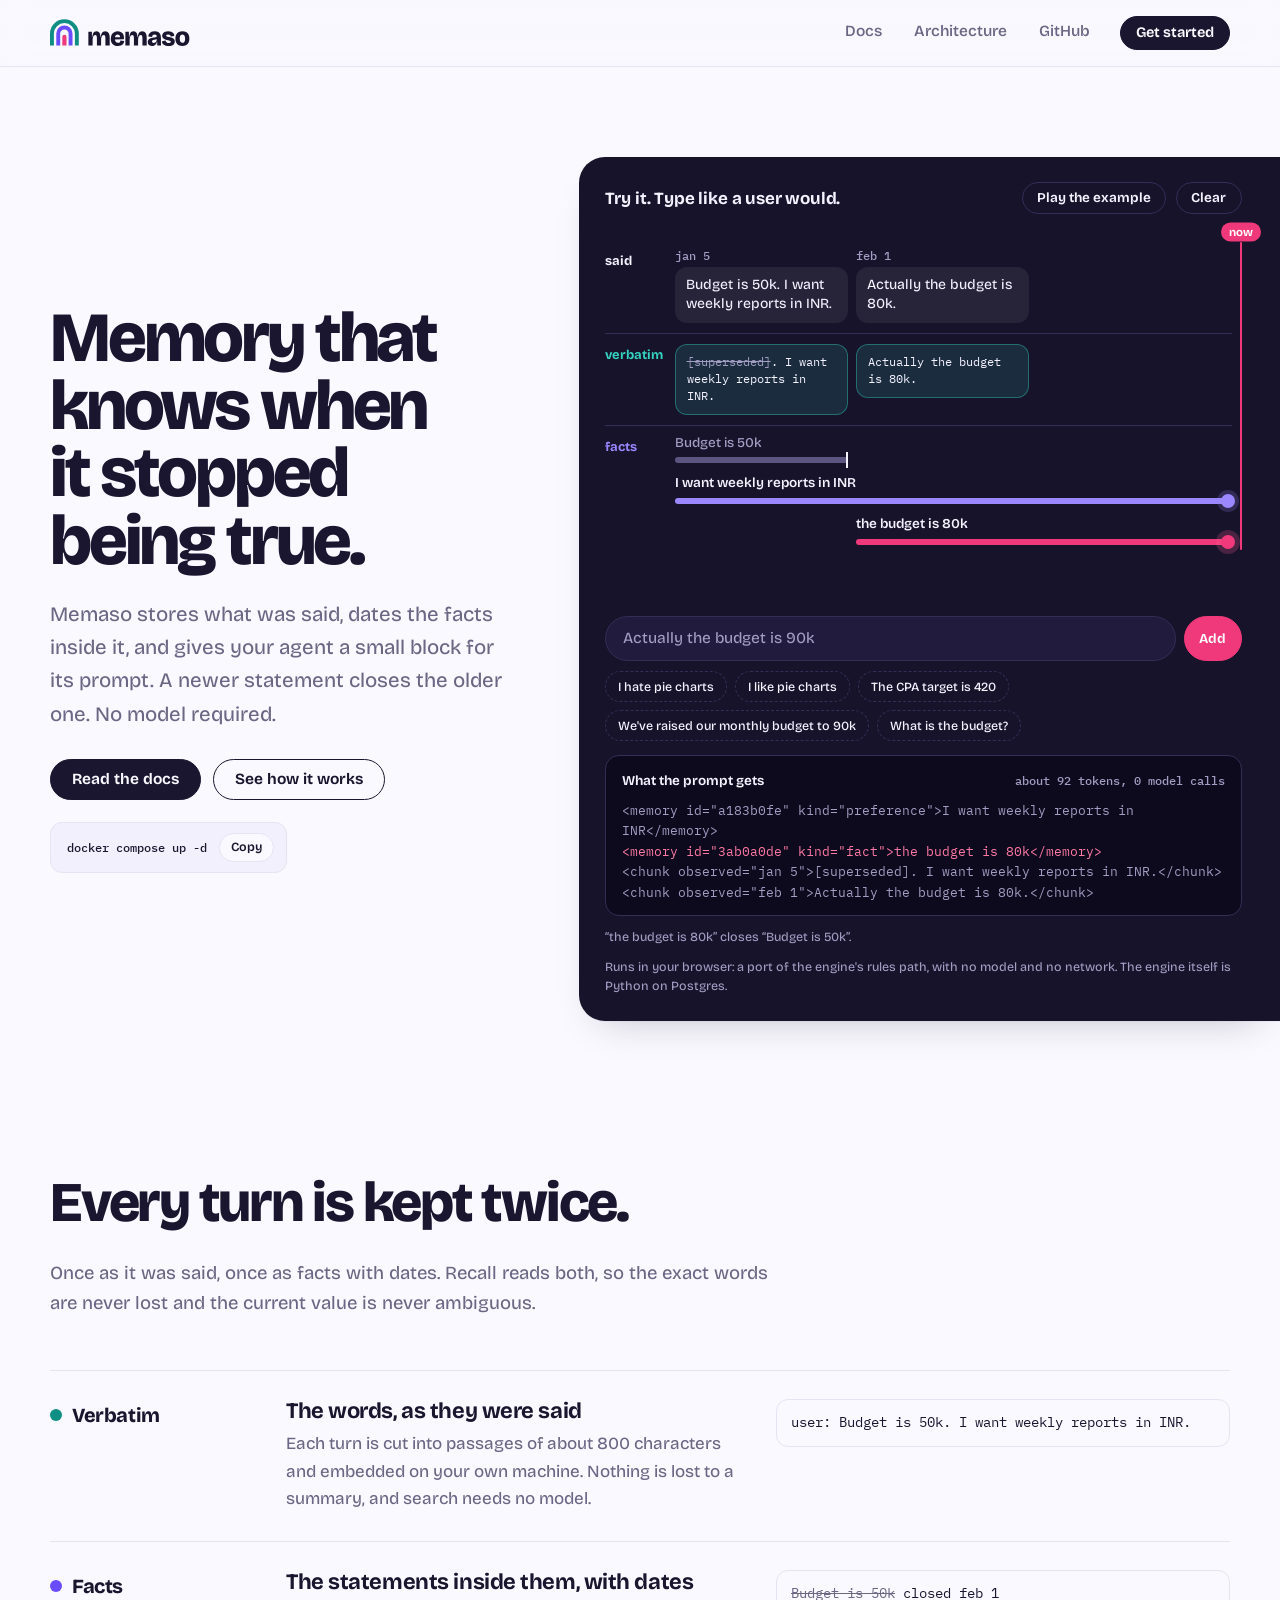
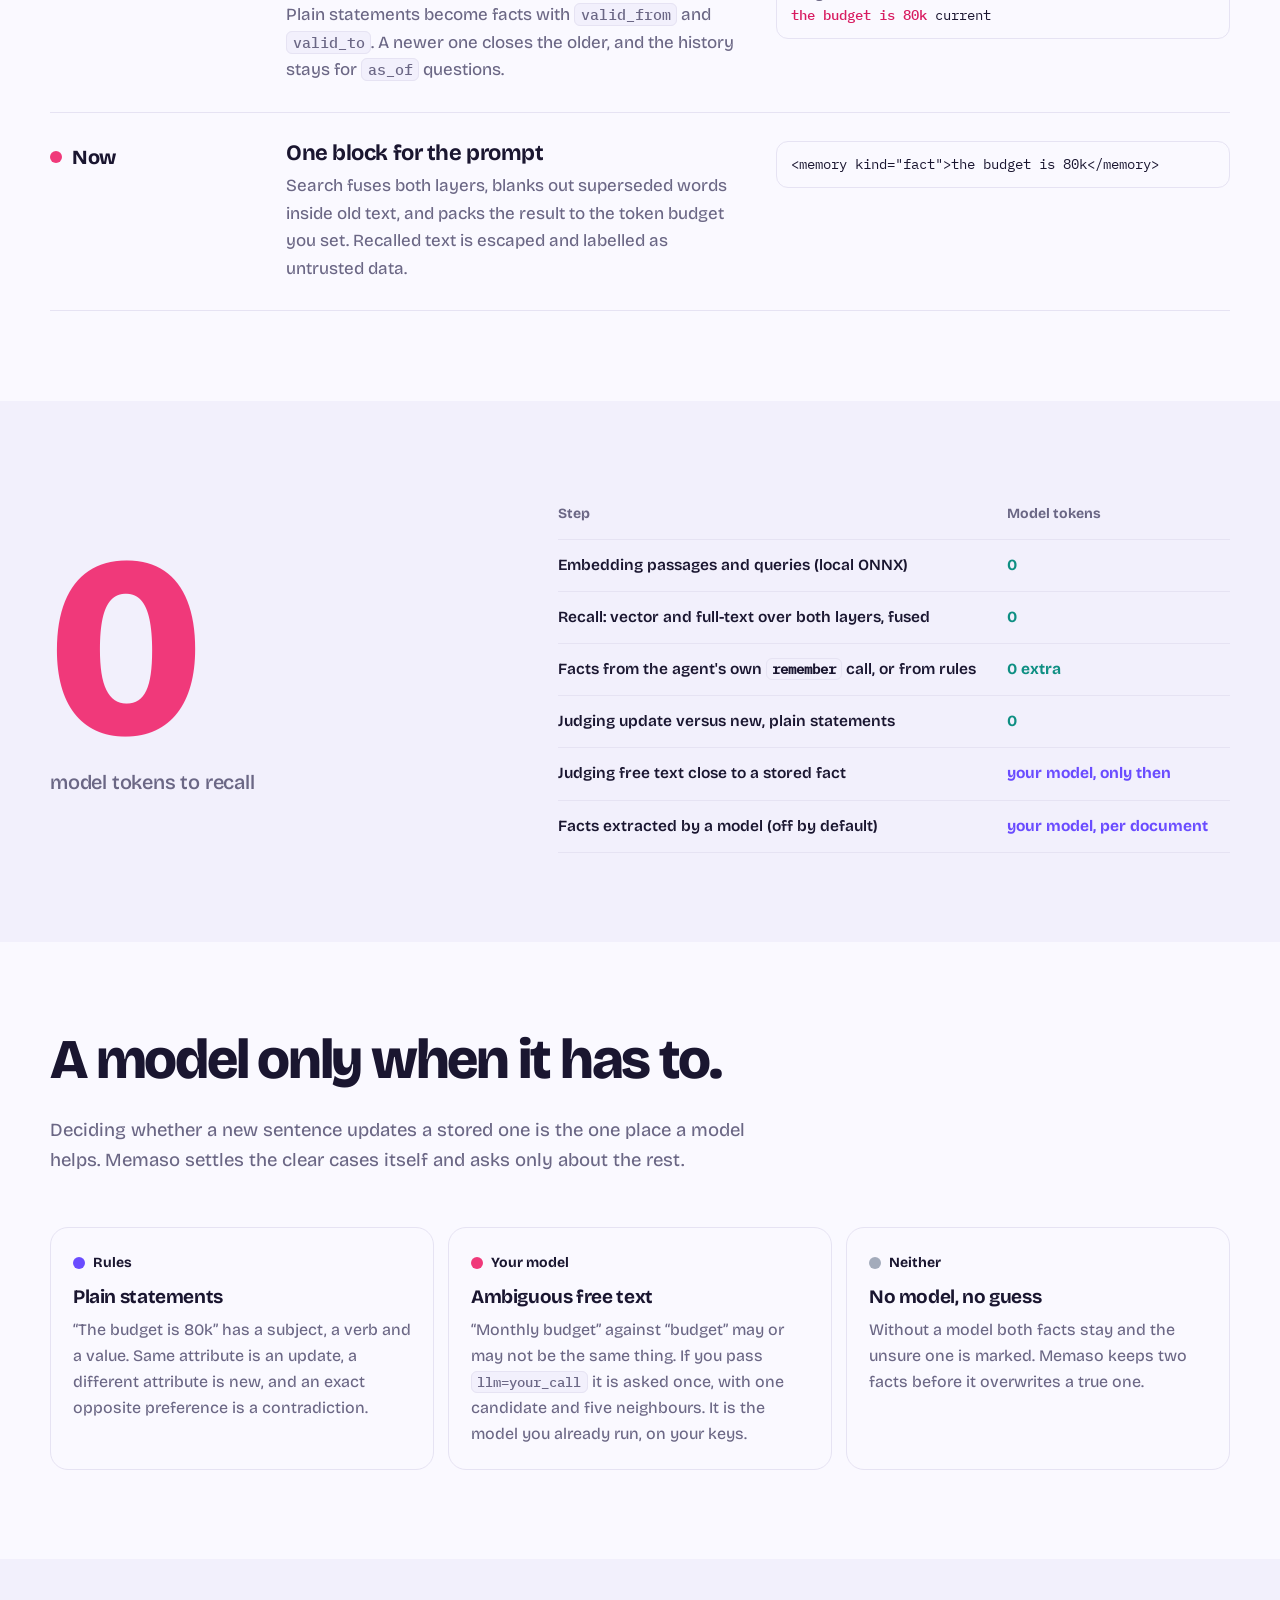
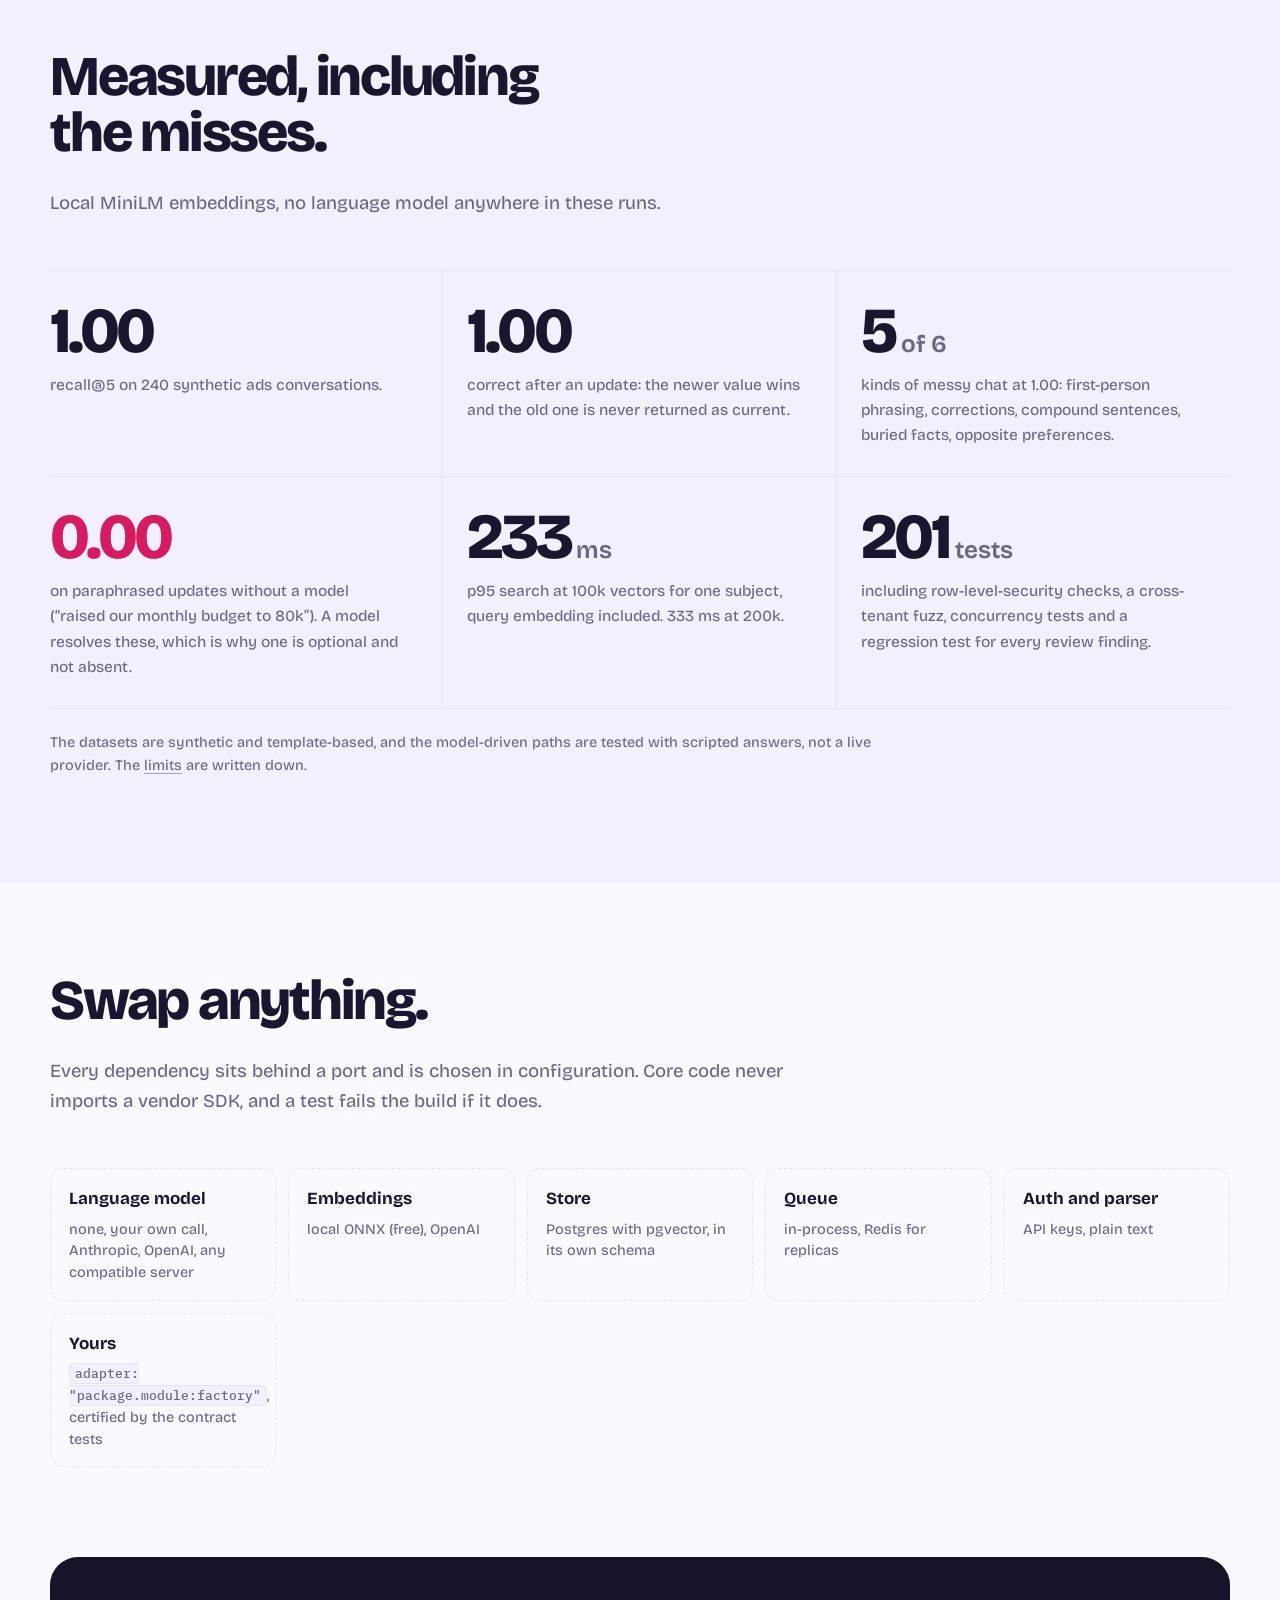
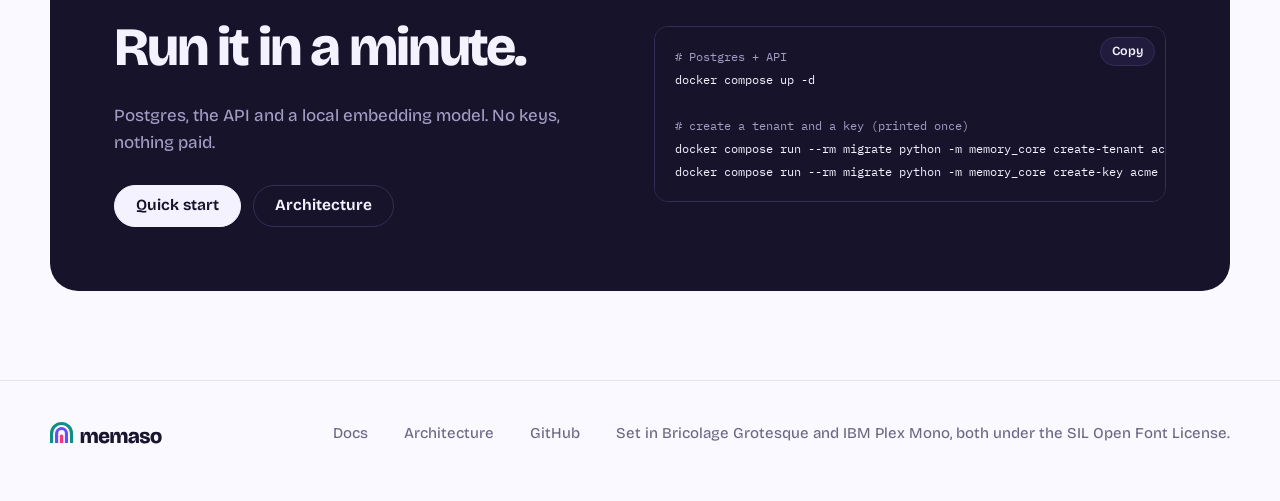
==== site/index.html @ 54c6d52a "Add the documentation website Three pages (home, docs, architecture) with a live in-browser playgrou" ====
<!doctype html>
<html lang="en">
<head>
  <meta charset="utf-8">
  <meta name="viewport" content="width=device-width, initial-scale=1">
  <title>Memaso: memory for AI agents that stays true as things change</title>
  <meta name="description" content="Memaso stores what was said, dates the facts inside it, and gives your agent a small block for its prompt. A newer statement closes the older one. No model required.">
  <meta name="theme-color" content="#FAF9FF" media="(prefers-color-scheme: light)">
  <meta name="theme-color" content="#0F0B1E" media="(prefers-color-scheme: dark)">
  <meta property="og:title" content="Memaso: memory that knows when it stopped being true">
  <meta property="og:description" content="Verbatim chunks plus dated facts. Recall costs no model tokens. Bring your own model only for the ambiguous cases.">
  <meta property="og:type" content="website">
  <link rel="icon" href="assets/mark-light.svg" type="image/svg+xml">
  <link rel="preload" href="assets/fonts/bricolage.woff2" as="font" type="font/woff2" crossorigin>
  <link rel="stylesheet" href="assets/styles.css">
</head>
<body>
  <a class="skip" href="#main">Skip to content</a>
  <div class="rail" aria-hidden="true"><i></i></div>

  <header class="nav">
    <div class="container">
      <a class="brand" href="./" aria-label="Memaso home"><picture><source media="(prefers-color-scheme: dark)" srcset="assets/logo-dark.svg"><img src="assets/logo-light.svg" alt="Memaso" width="150" height="30"></picture></a>
      <a class="link" href="docs.html">Docs</a>
      <a class="link" href="architecture.html">Architecture</a>
      <a class="link hide-sm" href="https://github.com/prathameshvenxr/memaso">GitHub</a>
      <a class="btn sm" href="docs.html#quick-start">Get started</a>
    </div>
  </header>

  <main id="main">
    <section class="hero">
      <div class="container hero-grid">
        <div>
          <h1>Memory that knows when it stopped being true.</h1>
          <p class="lede">Memaso stores what was said, dates the facts inside it, and gives your agent a small block for its prompt. A newer statement closes the older one. No model required.</p>
          <div class="hero-cta">
            <a class="btn" href="docs.html">Read the docs</a>
            <a class="btn ghost" href="architecture.html">See how it works</a>
          </div>
          <div class="snippet"><code>docker compose up -d</code><button class="copy" type="button">Copy</button></div>
        </div>

        <div class="stage" id="pg">
          <div class="stage-top">
            <h2>Try it. Type like a user would.</h2>
            <button class="btn" id="pg-play" type="button">Play the example</button>
            <button class="btn" id="pg-clear" type="button">Clear</button>
          </div>
          <div class="pg" id="pg-lanes" role="group" aria-label="Your conversation, stored as verbatim chunks and as dated facts"></div>
          <form class="say" id="pg-form" autocomplete="off">
            <input id="pg-input" type="text" aria-label="Say something" placeholder="Actually the budget is 90k" maxlength="200">
            <button class="btn pink" type="submit">Add</button>
          </form>
          <div class="chips" aria-label="Examples to try">
            <button type="button">I hate pie charts</button>
            <button type="button">I like pie charts</button>
            <button type="button">The CPA target is 420</button>
            <button type="button">We've raised our monthly budget to 90k</button>
            <button type="button">What is the budget?</button>
          </div>
          <div class="prompt">
            <div class="prompt-head">What the prompt gets <span id="pg-tokens"></span></div>
            <pre id="pg-prompt" aria-live="polite"></pre>
          </div>
          <p class="caveat" id="pg-status" aria-live="polite"></p>
          <p class="caveat">Runs in your browser: a port of the engine's rules path, with no model and no network. The engine itself is Python on Postgres.</p>
        </div>
      </div>
    </section>

    <section class="block" id="two-layers">
      <div class="container">
        <div class="sec-head">
          <h2>Every turn is kept twice.</h2>
          <p>Once as it was said, once as facts with dates. Recall reads both, so the exact words are never lost and the current value is never ambiguous.</p>
        </div>
        <div class="lanes">
          <div class="lane-row">
            <div class="who"><span class="dot teal"></span>Verbatim</div>
            <div><h3>The words, as they were said</h3><p>Each turn is cut into passages of about 800 characters and embedded on your own machine. Nothing is lost to a summary, and search needs no model.</p></div>
            <div class="ex">user: Budget is 50k. I want weekly reports in INR.</div>
          </div>
          <div class="lane-row">
            <div class="who"><span class="dot violet"></span>Facts</div>
            <div><h3>The statements inside them, with dates</h3><p>Plain statements become facts with <code>valid_from</code> and <code>valid_to</code>. A newer one closes the older, and the history stays for <code>as_of</code> questions.</p></div>
            <div class="ex"><s>Budget is 50k</s>  closed feb 1<br><b>the budget is 80k</b>  current</div>
          </div>
          <div class="lane-row">
            <div class="who"><span class="dot pink"></span>Now</div>
            <div><h3>One block for the prompt</h3><p>Search fuses both layers, blanks out superseded words inside old text, and packs the result to the token budget you set. Recalled text is escaped and labelled as untrusted data.</p></div>
            <div class="ex">&lt;memory kind="fact"&gt;the budget is 80k&lt;/memory&gt;</div>
          </div>
        </div>
      </div>
    </section>

    <section class="block tint" id="cost">
      <div class="container">
        <div class="cost">
          <div class="big0">0<small>model tokens to recall</small></div>
          <div class="scroll-x">
            <table>
              <thead><tr><th>Step</th><th>Model tokens</th></tr></thead>
              <tbody>
                <tr><td>Embedding passages and queries (local ONNX)</td><td class="zero">0</td></tr>
                <tr><td>Recall: vector and full-text over both layers, fused</td><td class="zero">0</td></tr>
                <tr><td>Facts from the agent's own <code>remember</code> call, or from rules</td><td class="zero">0 extra</td></tr>
                <tr><td>Judging update versus new, plain statements</td><td class="zero">0</td></tr>
                <tr><td>Judging free text close to a stored fact</td><td class="some">your model, only then</td></tr>
                <tr><td>Facts extracted by a model (off by default)</td><td class="some">your model, per document</td></tr>
              </tbody>
            </table>
          </div>
        </div>
      </div>
    </section>

    <section class="block" id="judge">
      <div class="container">
        <div class="sec-head">
          <h2>A model only when it has to.</h2>
          <p>Deciding whether a new sentence updates a stored one is the one place a model helps. Memaso settles the clear cases itself and asks only about the rest.</p>
        </div>
        <div class="ladder">
          <div class="step"><div class="tagline"><span class="dot violet"></span>Rules</div><h3>Plain statements</h3><p>“The budget is 80k” has a subject, a verb and a value. Same attribute is an update, a different attribute is new, and an exact opposite preference is a contradiction.</p></div>
          <div class="step"><div class="tagline"><span class="dot pink"></span>Your model</div><h3>Ambiguous free text</h3><p>“Monthly budget” against “budget” may or may not be the same thing. If you pass <code>llm=your_call</code> it is asked once, with one candidate and five neighbours. It is the model you already run, on your keys.</p></div>
          <div class="step"><div class="tagline"><span class="dot grey"></span>Neither</div><h3>No model, no guess</h3><p>Without a model both facts stay and the unsure one is marked. Memaso keeps two facts before it overwrites a true one.</p></div>
        </div>
      </div>
    </section>

    <section class="block tint" id="numbers">
      <div class="container">
        <div class="sec-head">
          <h2>Measured, including the misses.</h2>
          <p>Local MiniLM embeddings, no language model anywhere in these runs.</p>
        </div>
        <div class="stats">
          <div class="stat"><div class="n">1.00</div><p>recall@5 on 240 synthetic ads conversations.</p></div>
          <div class="stat"><div class="n">1.00</div><p>correct after an update: the newer value wins and the old one is never returned as current.</p></div>
          <div class="stat"><div class="n">5<small>of 6</small></div><p>kinds of messy chat at 1.00: first-person phrasing, corrections, compound sentences, buried facts, opposite preferences.</p></div>
          <div class="stat"><div class="n warn">0.00</div><p>on paraphrased updates without a model (“raised our monthly budget to 80k”). A model resolves these, which is why one is optional and not absent.</p></div>
          <div class="stat"><div class="n">233<small>ms</small></div><p>p95 search at 100k vectors for one subject, query embedding included. 333 ms at 200k.</p></div>
          <div class="stat"><div class="n">201<small>tests</small></div><p>including row-level-security checks, a cross-tenant fuzz, concurrency tests and a regression test for every review finding.</p></div>
        </div>
        <p class="fineprint">The datasets are synthetic and template-based, and the model-driven paths are tested with scripted answers, not a live provider. The <a href="docs.html#limits">limits</a> are written down.</p>
      </div>
    </section>

    <section class="block" id="swap">
      <div class="container">
        <div class="sec-head">
          <h2>Swap anything.</h2>
          <p>Every dependency sits behind a port and is chosen in configuration. Core code never imports a vendor SDK, and a test fails the build if it does.</p>
        </div>
        <div class="ports">
          <div class="port"><b>Language model</b><span>none, your own call, Anthropic, OpenAI, any compatible server</span></div>
          <div class="port"><b>Embeddings</b><span>local ONNX (free), OpenAI</span></div>
          <div class="port"><b>Store</b><span>Postgres with pgvector, in its own schema</span></div>
          <div class="port"><b>Queue</b><span>in-process, Redis for replicas</span></div>
          <div class="port"><b>Auth and parser</b><span>API keys, plain text</span></div>
          <div class="port"><b>Yours</b><span><code>adapter: "package.module:factory"</code>, certified by the contract tests</span></div>
        </div>
      </div>
    </section>

    <section class="block" id="start" style="padding-top:0">
      <div class="container">
        <div class="cta">
          <div>
            <h2>Run it in a minute.</h2>
            <p>Postgres, the API and a local embedding model. No keys, nothing paid.</p>
            <div class="hero-cta" style="margin-bottom:0"><a class="btn" href="docs.html#quick-start">Quick start</a><a class="btn ghost" href="architecture.html">Architecture</a></div>
          </div>
          <pre class="code"><code><span class="c"># Postgres + API</span>
docker compose up -d

<span class="c"># create a tenant and a key (printed once)</span>
docker compose run --rm migrate python -m memory_core create-tenant acme
docker compose run --rm migrate python -m memory_core create-key acme --subject alice</code></pre>
        </div>
      </div>
    </section>
  </main>

  <footer class="site">
    <div class="container">
      <span class="grow"><picture><source media="(prefers-color-scheme: dark)" srcset="assets/logo-dark.svg"><img src="assets/logo-light.svg" alt="Memaso" width="120" height="24"></picture></span>
      <a href="docs.html">Docs</a><a href="architecture.html">Architecture</a><a href="https://github.com/prathameshvenxr/memaso">GitHub</a>
      <span>Set in Bricolage Grotesque and IBM Plex Mono, both under the SIL Open Font License.</span>
    </div>
  </footer>

  <script src="assets/app.js" defer></script>
  <script src="assets/playground.js" defer></script>
</body>
</html>
---- site/assets/styles.css ----
/* Memaso site. One design system: violet-tinted paper, violet-black ink, and three colours that always mean
   the same thing: teal = verbatim layer, violet = facts layer, pink = the current value ("now"). */

@font-face { font-family: "Bricolage Grotesque"; src: url("fonts/bricolage.woff2") format("woff2"); font-weight: 400 800; font-display: swap; }
@font-face { font-family: "IBM Plex Mono"; src: url("fonts/plexmono.woff2") format("woff2"); font-weight: 400; font-display: swap; }
@font-face { font-family: "IBM Plex Mono"; src: url("fonts/plexmono-medium.woff2") format("woff2"); font-weight: 500; font-display: swap; }

:root {
  --paper: #FAF9FF; --paper-2: #F2F0FC; --ink: #1A1630; --muted: #6B6785; --hair: #E6E3F3;
  --teal: #0F8F83; --violet: #6A4CFF; --pink: #F0397A; --pink-ink: #D81B60;
  --teal-tint: rgba(15,143,131,.09); --violet-tint: rgba(106,76,255,.08); --pink-tint: rgba(240,57,122,.10);
  --stage: #17132B; --stage-2: #211B3D; --stage-text: #F4F2FF; --stage-muted: #A29DC2; --stage-hair: #342D55;
  --shadow: 0 1px 0 rgba(26,22,48,.04), 0 18px 40px -22px rgba(26,22,48,.28);
  --radius: 18px; --font: "Bricolage Grotesque", ui-sans-serif, system-ui, -apple-system, "Segoe UI", sans-serif;
  --mono: "IBM Plex Mono", ui-monospace, SFMono-Regular, Menlo, monospace;
  --maxw: 1180px; --gutter: clamp(20px, 4vw, 40px);
  color-scheme: light;
}
@media (prefers-color-scheme: dark) {
  :root {
    --paper: #0F0B1E; --paper-2: #17122B; --ink: #F4F2FF; --muted: #A29DC2; --hair: #2A2444;
    --teal: #34D3C0; --violet: #9B87FF; --pink: #FF5C93; --pink-ink: #FF7AA5;
    --teal-tint: rgba(52,211,192,.10); --violet-tint: rgba(155,135,255,.11); --pink-tint: rgba(255,92,147,.12);
    --stage: #1B1533; --stage-2: #261E47; --stage-hair: #3A3260;
    --shadow: 0 1px 0 rgba(0,0,0,.4), 0 18px 40px -22px rgba(0,0,0,.7);
    color-scheme: dark;
  }
}

*, *::before, *::after { box-sizing: border-box; }
html { scroll-behavior: smooth; scroll-padding-top: 84px; -webkit-text-size-adjust: 100%; }
@media (prefers-reduced-motion: reduce) { html { scroll-behavior: auto; } *, *::before, *::after { animation: none !important; transition: none !important; } }
body { margin: 0; background: var(--paper); color: var(--ink); font: 450 17px/1.62 var(--font); font-optical-sizing: auto; -webkit-font-smoothing: antialiased; }
img, svg { max-width: 100%; display: block; }
a { color: inherit; text-decoration-color: color-mix(in srgb, var(--violet) 55%, transparent); text-underline-offset: 3px; }
a:hover { text-decoration-color: var(--pink); }
:focus-visible { outline: 3px solid color-mix(in srgb, var(--violet) 70%, transparent); outline-offset: 3px; border-radius: 6px; }
::selection { background: var(--pink); color: #fff; }
h1, h2, h3, h4 { font-weight: 700; letter-spacing: -0.02em; line-height: 1.12; margin: 0 0 .5em; text-wrap: balance; }
p { margin: 0 0 1.1em; text-wrap: pretty; }
code, kbd, pre { font-family: var(--mono); font-size: .88em; }
:not(pre) > code { background: var(--paper-2); border: 1px solid var(--hair); padding: .08em .38em; border-radius: 6px; }
.container { width: min(100% - 2*var(--gutter), var(--maxw)); margin-inline: auto; }
.skip { position: absolute; left: -999px; top: 8px; background: var(--ink); color: var(--paper); padding: 8px 14px; border-radius: 99px; z-index: 100; }
.skip:focus { left: 12px; }

/* ---------- the "now" rail: a pink dot rides a hairline as you scroll ---------- */
.rail { position: fixed; left: 26px; top: 84px; bottom: 28px; width: 2px; background: var(--hair); border-radius: 2px; z-index: 5; display: none; }
.rail i { position: absolute; left: 50%; top: 0; width: 12px; height: 12px; margin: -6px 0 0 -6px; border-radius: 50%; background: var(--pink); box-shadow: 0 0 0 5px var(--pink-tint); transition: top .12s linear; }
@media (min-width: 1360px) { .rail { display: block; } }

/* ---------- nav ---------- */
.nav { position: sticky; top: 0; z-index: 20; background: color-mix(in srgb, var(--paper) 86%, transparent); backdrop-filter: saturate(1.4) blur(14px); border-bottom: 1px solid var(--hair); }
.nav .container { display: flex; align-items: center; gap: 28px; height: 66px; }
.brand { display: inline-flex; align-items: center; margin-right: auto; }
.brand img { height: 30px; width: auto; }
.nav a.link { text-decoration: none; font-weight: 550; font-size: 15.5px; color: var(--muted); padding: 6px 2px; border-bottom: 2px solid transparent; }
.nav a.link:hover, .nav a.link[aria-current="page"] { color: var(--ink); border-bottom-color: var(--pink); }
@media (max-width: 640px) { .nav .container { gap: 14px; } .nav a.link.hide-sm { display: none; } }

.btn { display: inline-flex; align-items: center; gap: .55em; padding: .78em 1.35em; border-radius: 99px; font: 650 15.5px/1 var(--font); text-decoration: none; border: 1.5px solid var(--ink); background: var(--ink); color: var(--paper); cursor: pointer; transition: transform .15s ease, box-shadow .15s ease, background .15s; }
.btn:hover { transform: translateY(-1px); box-shadow: 0 10px 22px -12px rgba(26,22,48,.55); }
.btn.ghost { background: transparent; color: var(--ink); }
.btn.ghost:hover { background: var(--paper-2); }
.btn.sm { padding: .6em 1.05em; font-size: 14.5px; }
.btn.pink { background: var(--pink); border-color: var(--pink); color: #fff; }

/* ---------- hero ---------- */
.hero { padding: clamp(44px, 7vw, 96px) 0 clamp(36px, 5vw, 64px); overflow-x: clip; }
.hero-grid { display: grid; gap: clamp(32px, 5vw, 64px); grid-template-columns: 1fr; align-items: center; }
@media (min-width: 1040px) { .hero-grid { grid-template-columns: minmax(0, 5fr) minmax(0, 7fr); } }
.hero h1 { font-size: clamp(44px, 5.5vw, 82px); font-weight: 800; letter-spacing: -0.045em; line-height: .96; margin-bottom: .32em; }
.hero h1 .now { color: var(--pink); }
.lede { font-size: clamp(18px, 1.6vw, 21px); color: var(--muted); max-width: 34em; }
.hero-cta { display: flex; flex-wrap: wrap; gap: 12px; margin: 28px 0 22px; }
.snippet { display: inline-flex; align-items: center; gap: 12px; max-width: 100%; background: var(--paper-2); border: 1px solid var(--hair); border-radius: 12px; padding: 10px 12px 10px 16px; font: 500 14px/1.4 var(--mono); }
.snippet code { background: none; border: 0; padding: 0; white-space: nowrap; overflow: auto; }
.copy { font: 600 12.5px/1 var(--font); padding: 7px 11px; border-radius: 99px; border: 1px solid var(--hair); background: var(--paper); color: var(--ink); cursor: pointer; flex: none; }
.copy:hover { border-color: var(--violet); }
.copy.done { color: var(--teal); border-color: var(--teal); }

/* ---------- the playground (hero object) ---------- */
.stage { position: relative; background: var(--stage); color: var(--stage-text); border-radius: 26px; padding: clamp(16px, 2vw, 26px); box-shadow: var(--shadow); min-width: 0; }
@media (min-width: 1040px) { .stage { margin-right: calc(-1 * (100vw - min(100vw - 2*var(--gutter), var(--maxw))) / 2); border-top-right-radius: 0; border-bottom-right-radius: 0; padding-right: clamp(20px, 3vw, 44px); } }
.stage-top { display: flex; flex-wrap: wrap; align-items: center; gap: 10px; margin-bottom: 14px; }
.stage-top h2 { font-size: 17px; margin: 0 auto 0 0; color: var(--stage-text); letter-spacing: -.01em; }
.stage .btn { background: transparent; color: var(--stage-text); border-color: var(--stage-hair); font-size: 13.5px; padding: .6em 1.05em; }
.stage .btn:hover { background: var(--stage-2); box-shadow: none; }
.stage .btn.pink { background: var(--pink); border-color: var(--pink); color: #fff; }
.pg { position: relative; margin-top: 28px; display: grid; grid-template-columns: 62px repeat(var(--n, 4), minmax(0, 1fr)) 14px; column-gap: 8px; row-gap: 0; min-height: 360px; align-content: start; }
.pg-now { position: relative; justify-self: center; width: 2px; background: var(--pink); border-radius: 2px; }
.pg-now::before { content: "now"; position: absolute; top: 0; left: 50%; transform: translate(-50%, -100%); background: var(--pink); color: #fff; font: 700 11.5px/1 var(--font); padding: 4px 8px; border-radius: 99px; }
.lbl { grid-column: 1; font: 700 13px/1.2 var(--font); padding-top: 12px; }
.lbl.said { color: var(--stage-text); } .lbl.verbatim { color: #34D3C0; } .lbl.facts { color: #9B87FF; }
.cell { min-width: 0; padding: 8px 0; }
.date { font: 500 11.5px/1 var(--mono); color: var(--stage-muted); margin-bottom: 6px; display: block; }
.note, .chunk { border-radius: 12px; padding: 9px 11px; font-size: 14px; line-height: 1.35; overflow-wrap: break-word; }
.note { background: rgba(255,255,255,.07); }
.chunk { background: rgba(52,211,192,.13); border: 1px solid rgba(52,211,192,.4); font: 400 12px/1.4 var(--mono); }
.chunk.gone { opacity: .42; text-decoration: line-through; }
.chunk .red { color: var(--stage-muted); text-decoration: line-through; }
.factrow { padding: 7px 0 5px; min-width: 0; }
.pop { animation: rise .45s ease both; }
.factrow .t { font-size: 13.5px; font-weight: 600; line-height: 1.25; overflow-wrap: anywhere; }
.factrow .bar { height: 6px; border-radius: 3px; margin-top: 6px; background: #9B87FF; position: relative; }
.factrow.cur .bar { background: var(--pink); }
.factrow.cur.pref .bar { background: #9B87FF; }
.factrow.cur.pref .bar::after { background: #9B87FF; box-shadow: 0 0 0 4px rgba(155,135,255,.2); animation: none; }
.factrow.closed .t { color: var(--stage-muted); font-weight: 500; }
.factrow.closed .bar { background: #5B5580; }
.factrow.closed .bar::after { content: ""; position: absolute; right: 0; top: -5px; width: 2px; height: 16px; background: var(--stage-text); }
.factrow.amb .bar { background: repeating-linear-gradient(90deg, #9B87FF 0 7px, transparent 7px 11px); }
.factrow .tag { font: 500 11px/1.3 var(--mono); color: #FFB020; margin-top: 3px; display: block; }
.factrow.cur .bar::after { content: ""; position: absolute; right: -3px; top: -4px; width: 14px; height: 14px; border-radius: 50%; background: var(--pink); box-shadow: 0 0 0 5px rgba(255,92,147,.22); animation: pulse 3.2s ease-in-out infinite; }
.empty { grid-column: 2 / -2; color: var(--stage-muted); font-size: 14.5px; padding: 18px 0; }
@keyframes rise { from { opacity: 0; transform: translateY(6px); } to { opacity: 1; transform: none; } }
@keyframes pulse { 0%,100% { box-shadow: 0 0 0 4px rgba(255,92,147,.16); } 50% { box-shadow: 0 0 0 9px rgba(255,92,147,.34); } }
.lane-sep { grid-column: 1 / -1; border-top: 1px solid var(--stage-hair); margin: 2px 0; }

.say { display: flex; gap: 8px; margin: 14px 0 10px; }
.say input { flex: 1; min-width: 0; background: var(--stage-2); border: 1px solid var(--stage-hair); color: var(--stage-text); border-radius: 99px; padding: .8em 1.15em; font: 450 15.5px/1 var(--font); }
.say input::placeholder { color: var(--stage-muted); }
.say input:focus-visible { outline: 3px solid rgba(155,135,255,.6); outline-offset: 2px; }
.chips { display: flex; flex-wrap: wrap; gap: 8px; margin-bottom: 14px; }
.chips button { font: 500 12.5px/1.2 var(--font); color: var(--stage-text); background: transparent; border: 1px dashed var(--stage-hair); border-radius: 99px; padding: 7px 12px; cursor: pointer; text-align: left; }
.chips button:hover { border-color: #9B87FF; background: var(--stage-2); }
.prompt { background: #0E0A1E; border: 1px solid var(--stage-hair); border-radius: 14px; padding: 14px 16px 12px; }
.prompt-head { display: flex; gap: 10px; align-items: baseline; margin-bottom: 8px; font-size: 13.5px; font-weight: 650; }
.prompt-head span { margin-left: auto; font: 500 11.5px/1 var(--mono); color: var(--stage-muted); }
.prompt pre { margin: 0; font: 400 12.5px/1.65 var(--mono); color: var(--stage-text); white-space: pre-wrap; overflow-wrap: anywhere; min-height: 5.2em; }
.prompt pre .m { color: var(--stage-muted); } .prompt pre .hot { color: #FF7AA5; }
.caveat { font-size: 12.5px; line-height: 1.5; color: var(--stage-muted); margin: 12px 0 0; }

/* ---------- sections ---------- */
section.block { padding: clamp(52px, 7vw, 104px) 0; }
section.block.tint { background: var(--paper-2); }
.sec-head { max-width: 46rem; margin-bottom: clamp(28px, 4vw, 52px); }
.sec-head h2 { font-size: clamp(32px, 4.4vw, 56px); font-weight: 800; letter-spacing: -0.04em; line-height: 1; }
.sec-head p { color: var(--muted); font-size: 18.5px; }
.lanes { border-top: 1px solid var(--hair); }
.lane-row { display: grid; grid-template-columns: 1fr; gap: 10px 36px; padding: 28px 0; border-bottom: 1px solid var(--hair); }
@media (min-width: 820px) { .lane-row { grid-template-columns: 200px minmax(0, 1fr) minmax(0, 1fr); align-items: start; } }
.lane-row .who { display: flex; align-items: center; gap: 10px; font-weight: 750; font-size: 20px; letter-spacing: -.02em; }
.dot { width: 12px; height: 12px; border-radius: 50%; flex: none; }
.dot.teal { background: var(--teal); } .dot.violet { background: var(--violet); } .dot.pink { background: var(--pink); } .dot.grey { background: #A3ABBB; }
.lane-row h3 { font-size: 22px; margin: 0 0 .3em; } .lane-row p { color: var(--muted); margin: 0; }
.lane-row .ex { font: 400 13.5px/1.6 var(--mono); background: var(--paper); border: 1px solid var(--hair); border-radius: 12px; padding: 12px 14px; overflow-x: auto; }
.lane-row .ex b { font-weight: 500; color: var(--pink-ink); } .lane-row .ex s { color: var(--muted); }

.cost { display: grid; gap: 28px; align-items: center; }
@media (min-width: 900px) { .cost { grid-template-columns: minmax(0, 5fr) minmax(0, 7fr); } }
.big0 { font-size: clamp(120px, 20vw, 260px); font-weight: 800; letter-spacing: -0.07em; line-height: .8; color: var(--pink); }
.big0 small { display: block; font-size: 20px; letter-spacing: -.01em; color: var(--muted); font-weight: 550; margin-top: 18px; line-height: 1.35; }
table { width: 100%; border-collapse: collapse; font-size: 15.5px; }
th, td { text-align: left; padding: 13px 14px 13px 0; border-bottom: 1px solid var(--hair); vertical-align: top; }
th { font-weight: 700; color: var(--muted); font-size: 14px; }
td:first-child { font-weight: 600; }
td.zero { color: var(--teal); font-weight: 700; white-space: nowrap; }
td.some { color: var(--violet); font-weight: 700; }
.scroll-x { overflow-x: auto; }

.ladder { display: grid; gap: 14px; }
@media (min-width: 900px) { .ladder { grid-template-columns: repeat(3, 1fr); } }
.step { border: 1px solid var(--hair); border-radius: var(--radius); padding: 22px; background: var(--paper); }
.step h3 { font-size: 19px; }
.step p { color: var(--muted); margin: 0; font-size: 16px; }
.step .tagline { display: inline-flex; gap: 8px; align-items: center; font-weight: 700; font-size: 14px; margin-bottom: 12px; }

.stats { display: grid; gap: 0; border-top: 1px solid var(--hair); }
@media (min-width: 760px) { .stats { grid-template-columns: repeat(3, 1fr); } }
.stat { padding: 28px 24px 28px 0; border-bottom: 1px solid var(--hair); }
@media (min-width: 760px) { .stat { border-right: 1px solid var(--hair); padding-left: 24px; } .stat:nth-child(3n+1) { padding-left: 0; } .stat:nth-child(3n) { border-right: 0; } }
.stat .n { font-size: clamp(44px, 5vw, 68px); font-weight: 800; letter-spacing: -0.05em; line-height: 1; }
.stat .n small { font-size: .38em; letter-spacing: 0; font-weight: 650; color: var(--muted); margin-left: .25em; }
.stat .n.warn { color: var(--pink-ink); }
.stat p { color: var(--muted); font-size: 15.5px; margin: 10px 0 0; max-width: 24em; }
.fineprint { color: var(--muted); font-size: 14.5px; margin-top: 22px; max-width: 52rem; }

.ports { display: grid; gap: 12px; grid-template-columns: repeat(auto-fit, minmax(200px, 1fr)); }
.port { border: 1.5px dashed var(--hair); border-radius: 14px; padding: 16px 18px; background: var(--paper); }
.port b { display: block; font-size: 17px; margin-bottom: 6px; }
.port span { color: var(--muted); font-size: 14.5px; line-height: 1.5; display: block; }

.cta { background: var(--stage); color: var(--stage-text); border-radius: 28px; padding: clamp(28px, 5vw, 64px); display: grid; gap: 28px; }
@media (min-width: 900px) { .cta { grid-template-columns: minmax(0, 1fr) minmax(0, 1fr); align-items: center; } }
.cta h2 { font-size: clamp(32px, 4.4vw, 54px); font-weight: 800; letter-spacing: -0.04em; line-height: 1; color: var(--stage-text); }
.cta p { color: var(--stage-muted); }
.cta .btn { background: var(--stage-text); color: var(--stage); border-color: var(--stage-text); }
.cta .btn.ghost { background: transparent; color: var(--stage-text); border-color: var(--stage-hair); }

/* code blocks */
pre.code { position: relative; margin: 0 0 1.4em; background: var(--stage); color: var(--stage-text); border-radius: 14px; padding: 18px 20px; overflow-x: auto; font: 400 13.5px/1.7 var(--mono); border: 1px solid var(--stage-hair); }
pre.code .c { color: var(--stage-muted); } pre.code .k { color: #FF7AA5; } pre.code .s { color: #7EE0D1; } pre.code .n { color: #B5A6FF; }
pre.code .copy { position: absolute; top: 10px; right: 10px; background: var(--stage-2); color: var(--stage-text); border-color: var(--stage-hair); }
pre.code.has-copy { padding-right: 84px; }

footer.site { border-top: 1px solid var(--hair); padding: 40px 0 56px; color: var(--muted); font-size: 15px; }
footer.site .container { display: flex; flex-wrap: wrap; gap: 18px 36px; align-items: center; }
footer.site .grow { margin-right: auto; }
footer.site a { text-decoration: none; } footer.site a:hover { color: var(--ink); text-decoration: underline; }
footer.site img { height: 24px; width: auto; }

/* ---------- docs layout ---------- */
.doc { display: grid; gap: 28px; padding: clamp(28px, 4vw, 56px) 0 96px; grid-template-columns: minmax(0, 1fr); }
@media (min-width: 960px) { .doc { grid-template-columns: 240px minmax(0, 1fr); gap: 56px; } }
.toc { position: sticky; top: 90px; align-self: start; max-height: calc(100vh - 110px); overflow: auto; font-size: 15px; display: none; }
@media (min-width: 960px) { .toc { display: block; } }
.toc ol { list-style: none; margin: 0; padding: 0 0 0 18px; position: relative; }
.toc ol::before { content: ""; position: absolute; left: 4px; top: 8px; bottom: 8px; width: 2px; background: var(--hair); border-radius: 2px; }
.toc li { position: relative; margin: 2px 0; }
.toc a { display: block; padding: 5px 0; text-decoration: none; color: var(--muted); font-weight: 550; }
.toc a:hover { color: var(--ink); }
.toc li::before { content: ""; position: absolute; left: -18px; top: 14px; width: 10px; height: 10px; border-radius: 50%; background: var(--paper); border: 2px solid var(--hair); transition: all .15s; }
.toc li.on a { color: var(--ink); }
.toc li.on::before { background: var(--pink); border-color: var(--pink); box-shadow: 0 0 0 4px var(--pink-tint); }
.prose { max-width: 46rem; min-width: 0; }
.prose h1 { font-size: clamp(40px, 5.4vw, 66px); font-weight: 800; letter-spacing: -0.045em; line-height: .98; }
.prose h2 { font-size: clamp(27px, 3vw, 36px); font-weight: 800; letter-spacing: -0.035em; margin-top: 2.1em; padding-top: .2em; }
.prose h3 { font-size: 20.5px; margin-top: 1.8em; letter-spacing: -.015em; }
.prose .lead { font-size: 20px; color: var(--muted); }
.prose ul, .prose ol { padding-left: 1.3em; } .prose li { margin: .3em 0; }
.prose table { font-size: 15px; display: block; overflow-x: auto; }
.prose td, .prose th { padding-right: 18px; }
.prose td code { white-space: nowrap; }
.callout { border-left: 4px solid var(--violet); background: var(--violet-tint); border-radius: 0 12px 12px 0; padding: 14px 18px; margin: 1.4em 0; }
.callout.pink { border-color: var(--pink); background: var(--pink-tint); } .callout.teal { border-color: var(--teal); background: var(--teal-tint); }
.callout p:last-child { margin: 0; } .callout b:first-child { display: block; margin-bottom: 2px; }
.method { display: inline-block; font: 600 12.5px/1 var(--mono); padding: 5px 8px; border-radius: 7px; margin-right: 8px; vertical-align: 2px; }
.method.get { background: var(--teal-tint); color: var(--teal); } .method.post { background: var(--violet-tint); color: var(--violet); }
.method.patch { background: rgba(255,176,32,.16); color: #A06800; } .method.del { background: var(--pink-tint); color: var(--pink-ink); }
@media (prefers-color-scheme: dark) { .method.patch { color: #FFB020; } }
.endpoint { margin: 0 0 1.1em; padding: 12px 0; border-bottom: 1px solid var(--hair); }
.endpoint p { margin: .3em 0 0; color: var(--muted); font-size: 15.5px; }

/* ---------- architecture page ---------- */
.diagram { margin: 24px 0 8px; border: 1px solid var(--hair); border-radius: var(--radius); background: var(--paper); padding: 18px; overflow-x: auto; }
.diagram svg { margin-inline: auto; max-width: none; height: auto; }
.diagram.loading { min-height: 120px; color: var(--muted); font-size: 14px; display: grid; place-items: center; }
.figure-note { color: var(--muted); font-size: 15.5px; max-width: 46rem; margin: 10px 0 0; }
.decisions { display: grid; gap: 0; border-top: 1px solid var(--hair); }
.decision { display: grid; gap: 8px 36px; padding: 26px 0; border-bottom: 1px solid var(--hair); }
@media (min-width: 820px) { .decision { grid-template-columns: 280px minmax(0, 1fr); } }
.decision h3 { font-size: 22px; margin: 0; } .decision p { margin: 0; color: var(--muted); }
.chart { display: grid; gap: 14px; margin-top: 12px; }
.bar-row { display: grid; grid-template-columns: 170px minmax(0, 1fr) 84px; gap: 14px; align-items: center; font-size: 15px; }
@media (max-width: 560px) { .bar-row { grid-template-columns: 110px minmax(0, 1fr) 64px; font-size: 13.5px; } }
.bar-row .track { height: 14px; background: var(--paper-2); border-radius: 7px; overflow: hidden; border: 1px solid var(--hair); position: relative; }
.bar-row .fill { height: 100%; border-radius: 7px; background: var(--violet); transform-origin: left; animation: grow .9s cubic-bezier(.2,.8,.2,1) both; }
.bar-row .fill.teal { background: var(--teal); } .bar-row .fill.pink { background: var(--pink); } .bar-row .fill.zero { width: 0 !important; }
.bar-row b { text-align: right; font-variant-numeric: tabular-nums; }
.bar-row .mark { position: absolute; top: -3px; bottom: -3px; width: 2px; background: var(--ink); opacity: .55; }
@keyframes grow { from { transform: scaleX(0); } to { transform: scaleX(1); } }
.chart-title { font-weight: 700; font-size: 18px; margin: 34px 0 4px; }
.chart-sub { color: var(--muted); font-size: 15px; margin: 0 0 6px; }

.prose.wide { max-width: 62rem; }
.prose.wide .lead { max-width: 46rem; }
.prose.wide > p, .prose.wide .figure-note { max-width: 46rem; }
.bar-row .track { --paper-2: var(--paper-2); }

.doc.wide-page { width: min(100% - 2*var(--gutter), 1380px); }
@media (min-width: 960px) { .doc.wide-page { grid-template-columns: 220px minmax(0, 1fr); } }
.prose.wide { max-width: none; }
.diagram { position: relative; cursor: zoom-in; }
.diagram::after { content: "Click to enlarge"; position: absolute; right: 12px; top: 10px; font: 600 12px/1 var(--font); color: var(--muted); background: var(--paper-2); border: 1px solid var(--hair); border-radius: 99px; padding: 5px 10px; pointer-events: none; }
.diagram.loading::after, .diagram:not(:has(svg))::after { display: none; }
.diagram.zoom { position: fixed; inset: 0; z-index: 60; margin: 0; border: 0; border-radius: 0; overflow: auto; cursor: zoom-out; background: var(--paper); padding: 56px 28px 28px; display: block; }
.diagram.zoom svg { margin: 0 auto; }
.diagram.zoom::after { content: "Click or press Esc to close"; position: fixed; top: 14px; right: 18px; }

.has-toc .rail { display: none !important; }

@media (max-width: 760px) {
  .pg { grid-template-columns: 52px repeat(var(--n, 4), minmax(132px, 1fr)) 14px; overflow-x: auto; margin-top: 0; padding: 30px 0 8px; -webkit-overflow-scrolling: touch; }
  .pg-now { margin-top: -4px; }
}
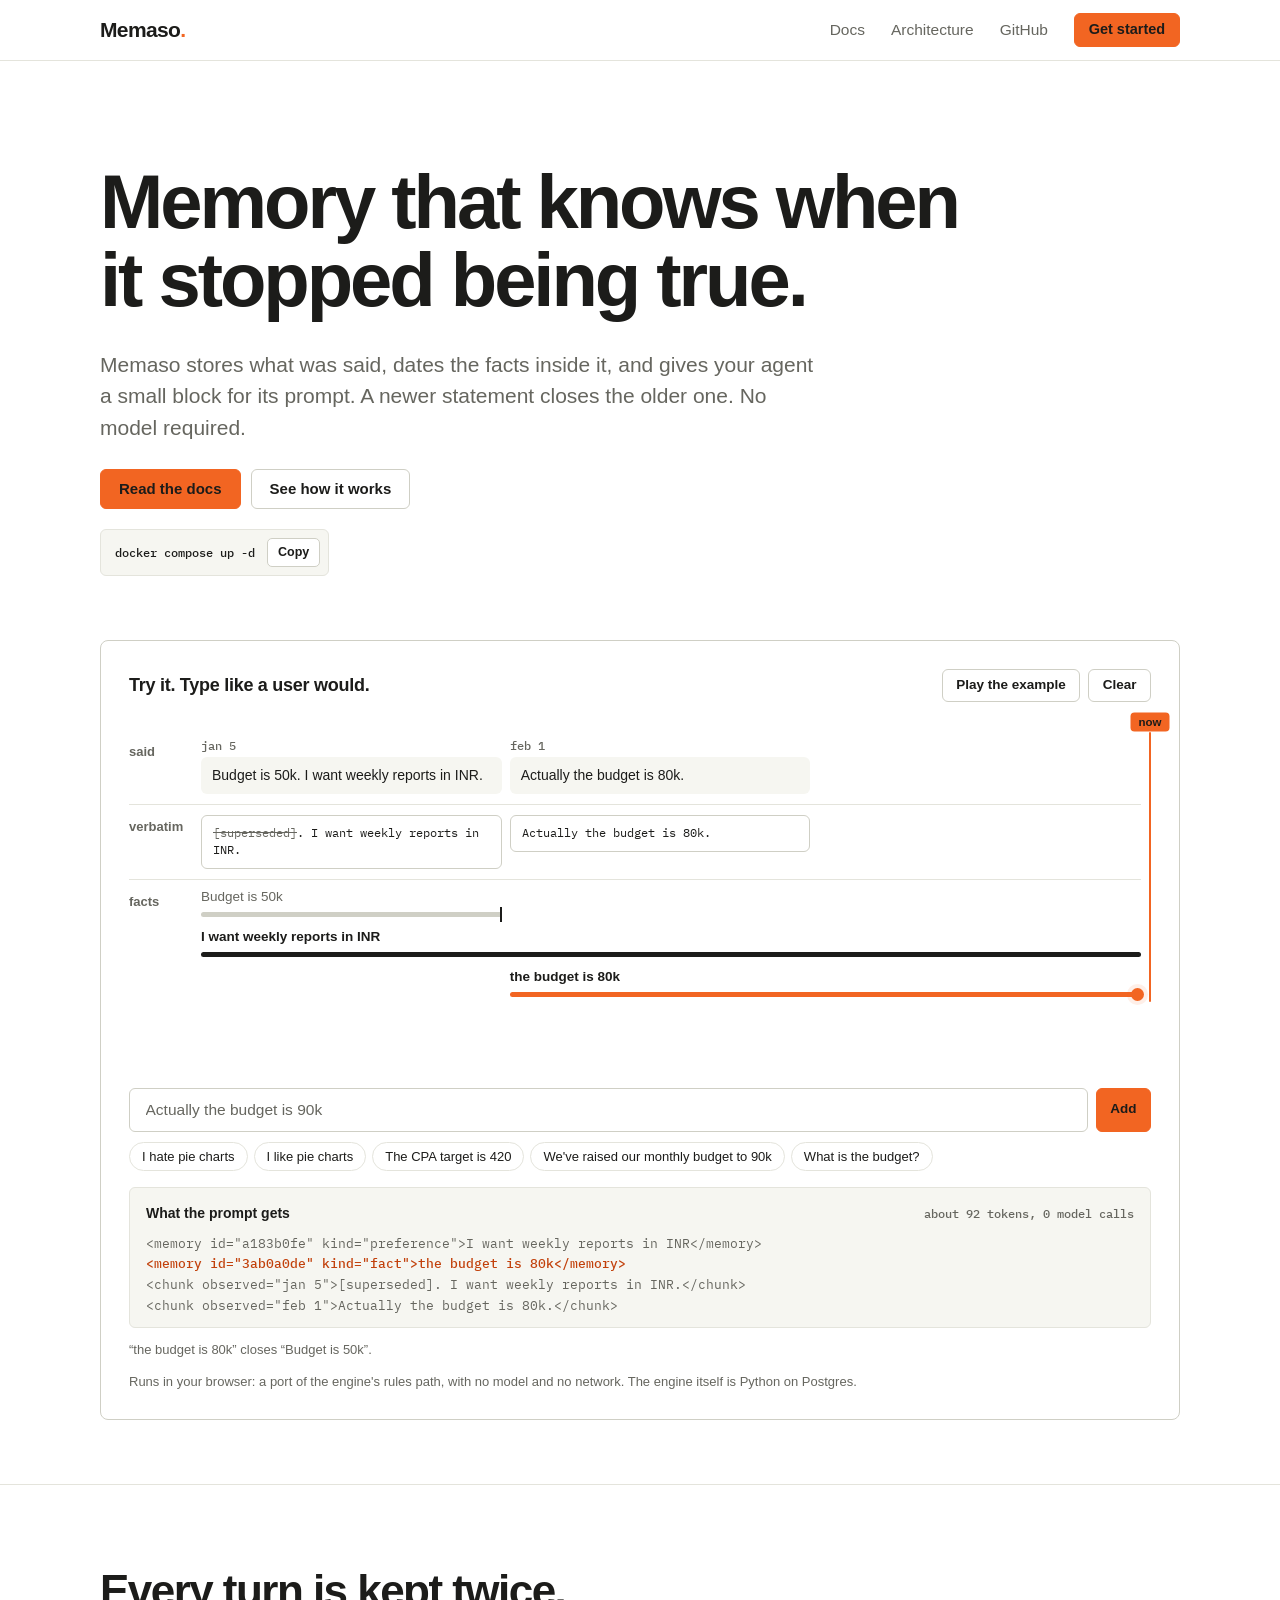
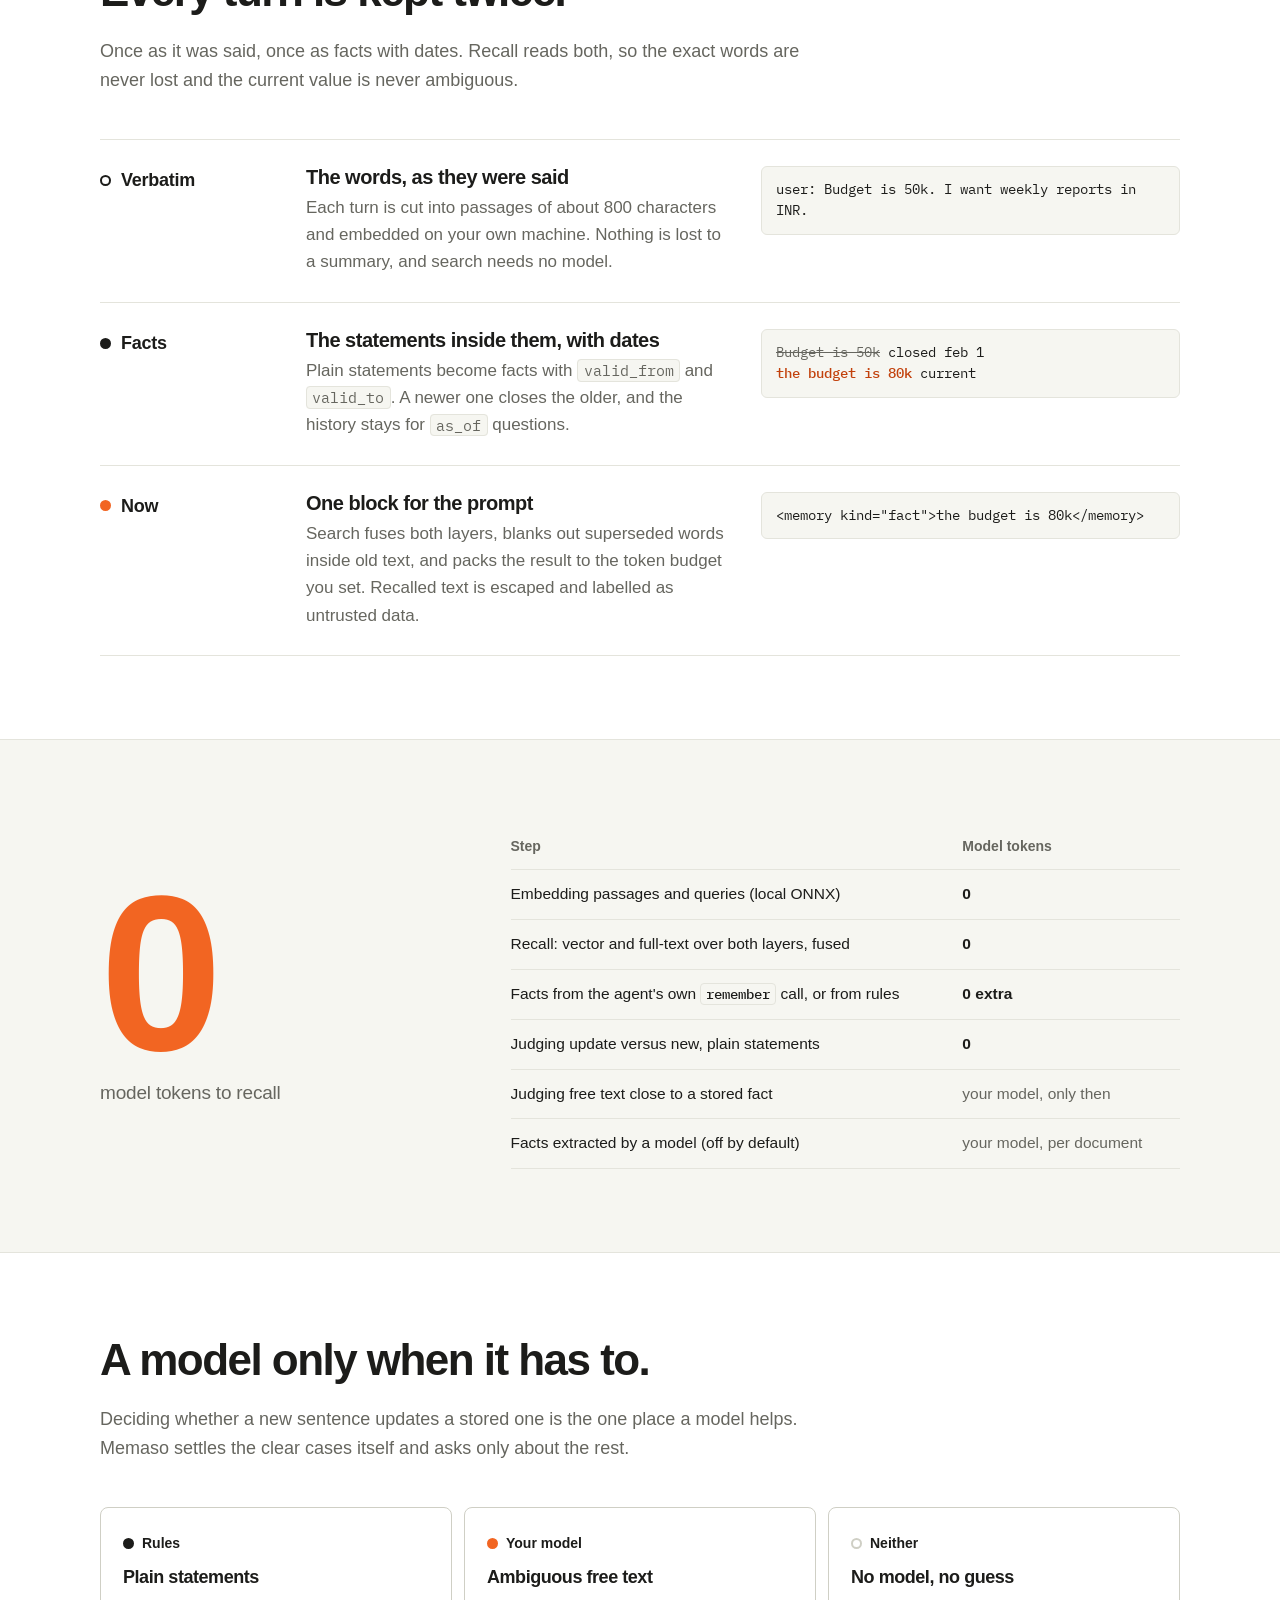
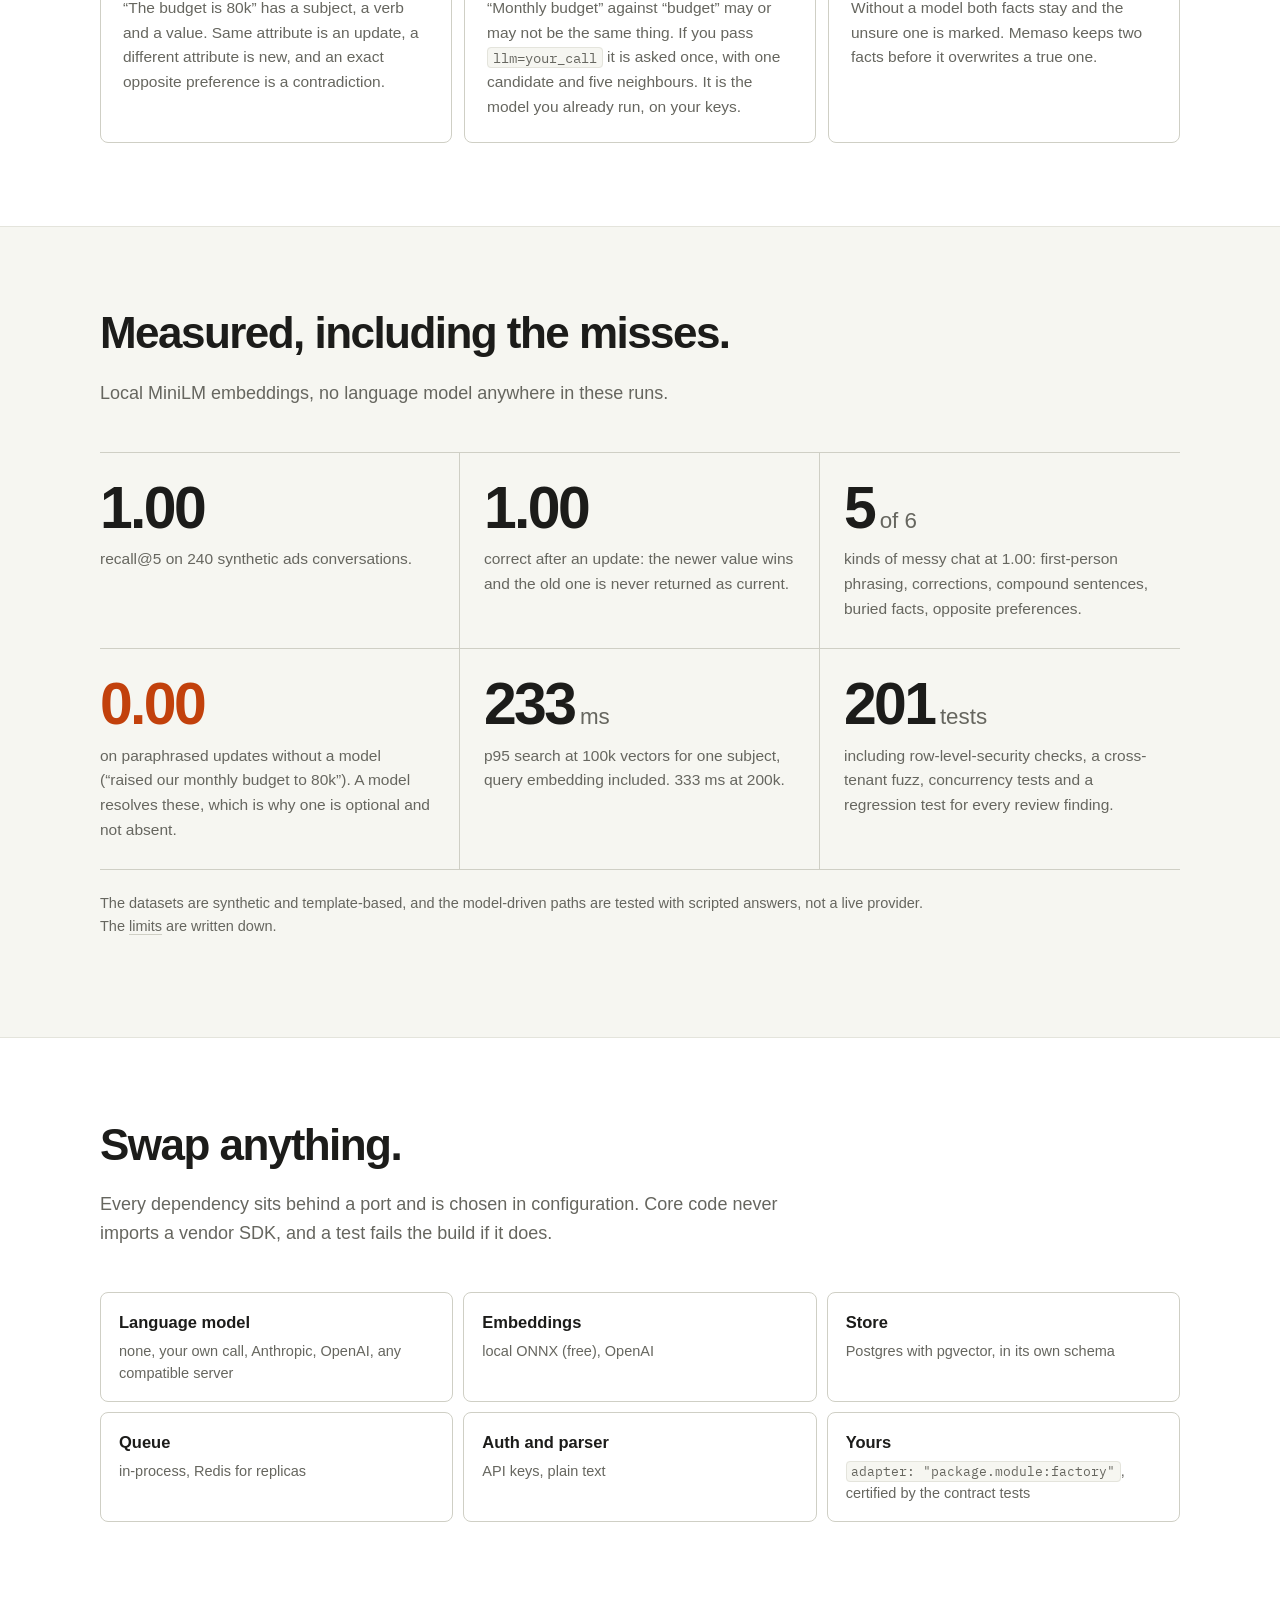
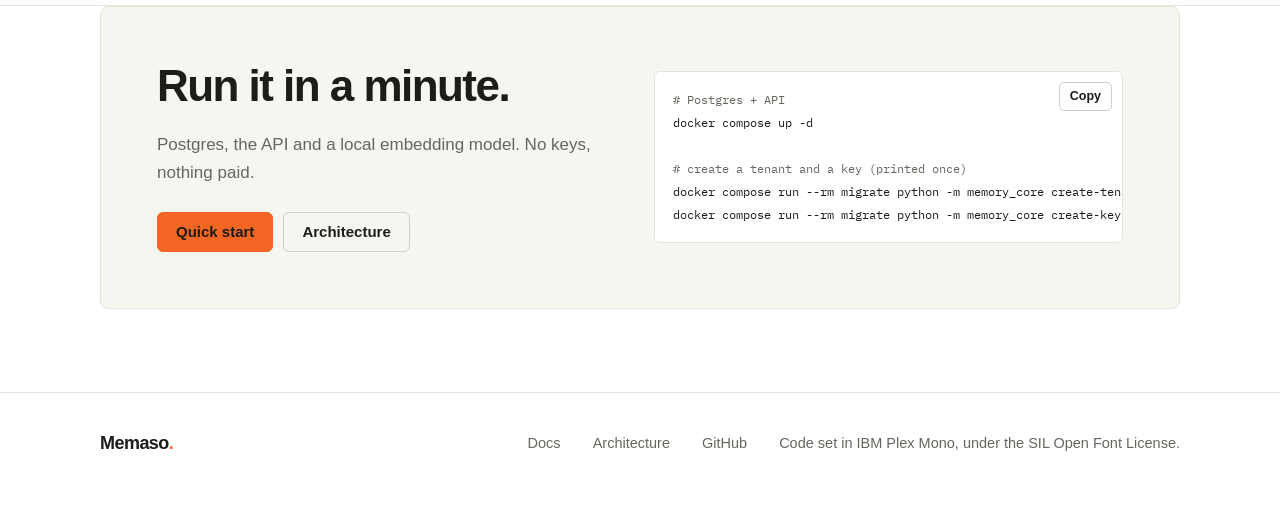
==== commit c87238f4: "Redesign the site: near-monochrome with a single accent White, warm grey and near-black with one ora" ====
--- a/site/index.html
+++ b/site/index.html
@@ -5,22 +5,20 @@
   <meta name="viewport" content="width=device-width, initial-scale=1">
   <title>Memaso: memory for AI agents that stays true as things change</title>
   <meta name="description" content="Memaso stores what was said, dates the facts inside it, and gives your agent a small block for its prompt. A newer statement closes the older one. No model required.">
-  <meta name="theme-color" content="#FAF9FF" media="(prefers-color-scheme: light)">
-  <meta name="theme-color" content="#0F0B1E" media="(prefers-color-scheme: dark)">
+  <meta name="theme-color" content="#FFFFFF" media="(prefers-color-scheme: light)">
+  <meta name="theme-color" content="#121211" media="(prefers-color-scheme: dark)">
   <meta property="og:title" content="Memaso: memory that knows when it stopped being true">
   <meta property="og:description" content="Verbatim chunks plus dated facts. Recall costs no model tokens. Bring your own model only for the ambiguous cases.">
   <meta property="og:type" content="website">
-  <link rel="icon" href="assets/mark-light.svg" type="image/svg+xml">
-  <link rel="preload" href="assets/fonts/bricolage.woff2" as="font" type="font/woff2" crossorigin>
+  <link rel="icon" href="assets/favicon.svg" type="image/svg+xml">
   <link rel="stylesheet" href="assets/styles.css">
 </head>
 <body>
   <a class="skip" href="#main">Skip to content</a>
-  <div class="rail" aria-hidden="true"><i></i></div>
 
   <header class="nav">
     <div class="container">
-      <a class="brand" href="./" aria-label="Memaso home"><picture><source media="(prefers-color-scheme: dark)" srcset="assets/logo-dark.svg"><img src="assets/logo-light.svg" alt="Memaso" width="150" height="30"></picture></a>
+      <a class="brand" href="./" aria-label="Memaso home">Memaso<span>.</span></a>
       <a class="link" href="docs.html">Docs</a>
       <a class="link" href="architecture.html">Architecture</a>
       <a class="link hide-sm" href="https://github.com/prathameshvenxr/memaso">GitHub</a>
@@ -30,7 +28,7 @@
 
   <main id="main">
     <section class="hero">
-      <div class="container hero-grid">
+      <div class="container">
         <div>
           <h1>Memory that knows when it stopped being true.</h1>
           <p class="lede">Memaso stores what was said, dates the facts inside it, and gives your agent a small block for its prompt. A newer statement closes the older one. No model required.</p>
@@ -44,13 +42,13 @@
         <div class="stage" id="pg">
           <div class="stage-top">
             <h2>Try it. Type like a user would.</h2>
-            <button class="btn" id="pg-play" type="button">Play the example</button>
-            <button class="btn" id="pg-clear" type="button">Clear</button>
+            <button class="btn ghost" id="pg-play" type="button">Play the example</button>
+            <button class="btn ghost" id="pg-clear" type="button">Clear</button>
           </div>
           <div class="pg" id="pg-lanes" role="group" aria-label="Your conversation, stored as verbatim chunks and as dated facts"></div>
           <form class="say" id="pg-form" autocomplete="off">
             <input id="pg-input" type="text" aria-label="Say something" placeholder="Actually the budget is 90k" maxlength="200">
-            <button class="btn pink" type="submit">Add</button>
+            <button class="btn" type="submit">Add</button>
           </form>
           <div class="chips" aria-label="Examples to try">
             <button type="button">I hate pie charts</button>
@@ -186,9 +184,9 @@
 
   <footer class="site">
     <div class="container">
-      <span class="grow"><picture><source media="(prefers-color-scheme: dark)" srcset="assets/logo-dark.svg"><img src="assets/logo-light.svg" alt="Memaso" width="120" height="24"></picture></span>
+      <span class="grow">Memaso<span>.</span></span>
       <a href="docs.html">Docs</a><a href="architecture.html">Architecture</a><a href="https://github.com/prathameshvenxr/memaso">GitHub</a>
-      <span>Set in Bricolage Grotesque and IBM Plex Mono, both under the SIL Open Font License.</span>
+      <span>Code set in IBM Plex Mono, under the SIL Open Font License.</span>
     </div>
   </footer>
 
--- a/site/assets/styles.css
+++ b/site/assets/styles.css
@@ -1,274 +1,245 @@
-/* Memaso site. One design system: violet-tinted paper, violet-black ink, and three colours that always mean
-   the same thing: teal = verbatim layer, violet = facts layer, pink = the current value ("now"). */
-
-@font-face { font-family: "Bricolage Grotesque"; src: url("fonts/bricolage.woff2") format("woff2"); font-weight: 400 800; font-display: swap; }
+/* Memaso site. Near-monochrome: white paper, warm grey tint, near-black ink, and one orange that only ever means
+   "now": the current value, the primary action, the place you are. Everything else is black, grey or hairline. */
+
 @font-face { font-family: "IBM Plex Mono"; src: url("fonts/plexmono.woff2") format("woff2"); font-weight: 400; font-display: swap; }
 @font-face { font-family: "IBM Plex Mono"; src: url("fonts/plexmono-medium.woff2") format("woff2"); font-weight: 500; font-display: swap; }
 
 :root {
-  --paper: #FAF9FF; --paper-2: #F2F0FC; --ink: #1A1630; --muted: #6B6785; --hair: #E6E3F3;
-  --teal: #0F8F83; --violet: #6A4CFF; --pink: #F0397A; --pink-ink: #D81B60;
-  --teal-tint: rgba(15,143,131,.09); --violet-tint: rgba(106,76,255,.08); --pink-tint: rgba(240,57,122,.10);
-  --stage: #17132B; --stage-2: #211B3D; --stage-text: #F4F2FF; --stage-muted: #A29DC2; --stage-hair: #342D55;
-  --shadow: 0 1px 0 rgba(26,22,48,.04), 0 18px 40px -22px rgba(26,22,48,.28);
-  --radius: 18px; --font: "Bricolage Grotesque", ui-sans-serif, system-ui, -apple-system, "Segoe UI", sans-serif;
+  --bg: #FFFFFF; --tint: #F6F6F1; --ink: #1C1C1A; --muted: #66665F; --hair: #E4E4DC; --hair-2: #CFCFC5;
+  --accent: #F26522; --accent-ink: #C2410C; --accent-tint: rgba(242,101,34,.10); --on-accent: #1C1C1A;
+  --radius: 8px; --radius-sm: 6px;
+  --font: "Helvetica Neue", Helvetica, Arial, system-ui, -apple-system, "Segoe UI", sans-serif;
   --mono: "IBM Plex Mono", ui-monospace, SFMono-Regular, Menlo, monospace;
-  --maxw: 1180px; --gutter: clamp(20px, 4vw, 40px);
+  --maxw: 1080px; --gutter: clamp(20px, 4vw, 40px);
   color-scheme: light;
 }
 @media (prefers-color-scheme: dark) {
   :root {
-    --paper: #0F0B1E; --paper-2: #17122B; --ink: #F4F2FF; --muted: #A29DC2; --hair: #2A2444;
-    --teal: #34D3C0; --violet: #9B87FF; --pink: #FF5C93; --pink-ink: #FF7AA5;
-    --teal-tint: rgba(52,211,192,.10); --violet-tint: rgba(155,135,255,.11); --pink-tint: rgba(255,92,147,.12);
-    --stage: #1B1533; --stage-2: #261E47; --stage-hair: #3A3260;
-    --shadow: 0 1px 0 rgba(0,0,0,.4), 0 18px 40px -22px rgba(0,0,0,.7);
+    --bg: #121211; --tint: #1A1A18; --ink: #EDEDE8; --muted: #A3A39B; --hair: #2E2E2B; --hair-2: #45453F;
+    --accent: #FF7A3D; --accent-ink: #FF8F5C; --accent-tint: rgba(255,122,61,.14); --on-accent: #121211;
     color-scheme: dark;
   }
 }
 
 *, *::before, *::after { box-sizing: border-box; }
-html { scroll-behavior: smooth; scroll-padding-top: 84px; -webkit-text-size-adjust: 100%; }
+html { scroll-behavior: smooth; scroll-padding-top: 76px; -webkit-text-size-adjust: 100%; }
 @media (prefers-reduced-motion: reduce) { html { scroll-behavior: auto; } *, *::before, *::after { animation: none !important; transition: none !important; } }
-body { margin: 0; background: var(--paper); color: var(--ink); font: 450 17px/1.62 var(--font); font-optical-sizing: auto; -webkit-font-smoothing: antialiased; }
+body { margin: 0; background: var(--bg); color: var(--ink); font: 400 17px/1.6 var(--font); -webkit-font-smoothing: antialiased; }
 img, svg { max-width: 100%; display: block; }
-a { color: inherit; text-decoration-color: color-mix(in srgb, var(--violet) 55%, transparent); text-underline-offset: 3px; }
-a:hover { text-decoration-color: var(--pink); }
-:focus-visible { outline: 3px solid color-mix(in srgb, var(--violet) 70%, transparent); outline-offset: 3px; border-radius: 6px; }
-::selection { background: var(--pink); color: #fff; }
-h1, h2, h3, h4 { font-weight: 700; letter-spacing: -0.02em; line-height: 1.12; margin: 0 0 .5em; text-wrap: balance; }
+a { color: inherit; text-decoration-color: var(--hair-2); text-underline-offset: 3px; }
+a:hover { text-decoration-color: var(--accent); }
+:focus-visible { outline: 2px solid var(--ink); outline-offset: 3px; border-radius: 4px; }
+::selection { background: var(--accent); color: var(--on-accent); }
+h1, h2, h3, h4 { font-weight: 700; letter-spacing: -0.025em; line-height: 1.12; margin: 0 0 .5em; text-wrap: balance; }
 p { margin: 0 0 1.1em; text-wrap: pretty; }
 code, kbd, pre { font-family: var(--mono); font-size: .88em; }
-:not(pre) > code { background: var(--paper-2); border: 1px solid var(--hair); padding: .08em .38em; border-radius: 6px; }
+:not(pre) > code { background: var(--tint); border: 1px solid var(--hair); padding: .06em .36em; border-radius: 4px; }
 .container { width: min(100% - 2*var(--gutter), var(--maxw)); margin-inline: auto; }
-.skip { position: absolute; left: -999px; top: 8px; background: var(--ink); color: var(--paper); padding: 8px 14px; border-radius: 99px; z-index: 100; }
+.skip { position: absolute; left: -999px; top: 8px; background: var(--ink); color: var(--bg); padding: 8px 14px; border-radius: var(--radius-sm); z-index: 100; }
 .skip:focus { left: 12px; }
 
-/* ---------- the "now" rail: a pink dot rides a hairline as you scroll ---------- */
-.rail { position: fixed; left: 26px; top: 84px; bottom: 28px; width: 2px; background: var(--hair); border-radius: 2px; z-index: 5; display: none; }
-.rail i { position: absolute; left: 50%; top: 0; width: 12px; height: 12px; margin: -6px 0 0 -6px; border-radius: 50%; background: var(--pink); box-shadow: 0 0 0 5px var(--pink-tint); transition: top .12s linear; }
-@media (min-width: 1360px) { .rail { display: block; } }
-
 /* ---------- nav ---------- */
-.nav { position: sticky; top: 0; z-index: 20; background: color-mix(in srgb, var(--paper) 86%, transparent); backdrop-filter: saturate(1.4) blur(14px); border-bottom: 1px solid var(--hair); }
-.nav .container { display: flex; align-items: center; gap: 28px; height: 66px; }
-.brand { display: inline-flex; align-items: center; margin-right: auto; }
-.brand img { height: 30px; width: auto; }
-.nav a.link { text-decoration: none; font-weight: 550; font-size: 15.5px; color: var(--muted); padding: 6px 2px; border-bottom: 2px solid transparent; }
-.nav a.link:hover, .nav a.link[aria-current="page"] { color: var(--ink); border-bottom-color: var(--pink); }
-@media (max-width: 640px) { .nav .container { gap: 14px; } .nav a.link.hide-sm { display: none; } }
-
-.btn { display: inline-flex; align-items: center; gap: .55em; padding: .78em 1.35em; border-radius: 99px; font: 650 15.5px/1 var(--font); text-decoration: none; border: 1.5px solid var(--ink); background: var(--ink); color: var(--paper); cursor: pointer; transition: transform .15s ease, box-shadow .15s ease, background .15s; }
-.btn:hover { transform: translateY(-1px); box-shadow: 0 10px 22px -12px rgba(26,22,48,.55); }
-.btn.ghost { background: transparent; color: var(--ink); }
-.btn.ghost:hover { background: var(--paper-2); }
-.btn.sm { padding: .6em 1.05em; font-size: 14.5px; }
-.btn.pink { background: var(--pink); border-color: var(--pink); color: #fff; }
+.nav { position: sticky; top: 0; z-index: 20; background: var(--bg); border-bottom: 1px solid var(--hair); }
+.nav .container { display: flex; align-items: center; gap: 26px; height: 60px; }
+.brand { margin-right: auto; text-decoration: none; font-weight: 700; font-size: 21px; letter-spacing: -0.03em; }
+.brand span { color: var(--accent); }
+.nav a.link { text-decoration: none; font-size: 15.5px; color: var(--muted); padding: 4px 0; }
+.nav a.link:hover, .nav a.link[aria-current="page"] { color: var(--ink); }
+.nav a.link[aria-current="page"] { text-decoration: underline; text-decoration-color: var(--accent); text-decoration-thickness: 2px; text-underline-offset: 8px; }
+@media (max-width: 640px) { .nav .container { gap: 16px; } .nav a.link.hide-sm { display: none; } }
+@media (max-width: 520px) { .nav .btn { display: none; } }
+
+.btn { display: inline-flex; align-items: center; justify-content: center; padding: .72em 1.2em; border-radius: var(--radius-sm); font: 600 15px/1.1 var(--font); text-decoration: none; border: 1px solid var(--accent); background: var(--accent); color: var(--on-accent); cursor: pointer; transition: filter .12s; }
+.btn:hover { filter: brightness(.94); }
+.btn.ghost { background: transparent; color: var(--ink); border-color: var(--hair-2); }
+.btn.ghost:hover { background: var(--tint); filter: none; }
+.btn.sm { padding: .55em .95em; font-size: 14.5px; }
 
 /* ---------- hero ---------- */
-.hero { padding: clamp(44px, 7vw, 96px) 0 clamp(36px, 5vw, 64px); overflow-x: clip; }
-.hero-grid { display: grid; gap: clamp(32px, 5vw, 64px); grid-template-columns: 1fr; align-items: center; }
-@media (min-width: 1040px) { .hero-grid { grid-template-columns: minmax(0, 5fr) minmax(0, 7fr); } }
-.hero h1 { font-size: clamp(44px, 5.5vw, 82px); font-weight: 800; letter-spacing: -0.045em; line-height: .96; margin-bottom: .32em; }
-.hero h1 .now { color: var(--pink); }
-.lede { font-size: clamp(18px, 1.6vw, 21px); color: var(--muted); max-width: 34em; }
-.hero-cta { display: flex; flex-wrap: wrap; gap: 12px; margin: 28px 0 22px; }
-.snippet { display: inline-flex; align-items: center; gap: 12px; max-width: 100%; background: var(--paper-2); border: 1px solid var(--hair); border-radius: 12px; padding: 10px 12px 10px 16px; font: 500 14px/1.4 var(--mono); }
+.hero { padding: clamp(48px, 8vw, 104px) 0 clamp(32px, 5vw, 64px); }
+.hero h1 { font-size: clamp(40px, 6vw, 76px); font-weight: 700; letter-spacing: -0.04em; line-height: 1.02; max-width: 15em; margin-bottom: .4em; }
+.lede { font-size: clamp(18px, 1.7vw, 21px); color: var(--muted); max-width: 36em; line-height: 1.5; }
+.hero-cta { display: flex; flex-wrap: wrap; gap: 10px; margin: 26px 0 20px; }
+.snippet { display: inline-flex; align-items: center; gap: 12px; max-width: 100%; background: var(--tint); border: 1px solid var(--hair); border-radius: var(--radius-sm); padding: 8px 8px 8px 14px; font: 500 14px/1.4 var(--mono); }
 .snippet code { background: none; border: 0; padding: 0; white-space: nowrap; overflow: auto; }
-.copy { font: 600 12.5px/1 var(--font); padding: 7px 11px; border-radius: 99px; border: 1px solid var(--hair); background: var(--paper); color: var(--ink); cursor: pointer; flex: none; }
-.copy:hover { border-color: var(--violet); }
-.copy.done { color: var(--teal); border-color: var(--teal); }
-
-/* ---------- the playground (hero object) ---------- */
-.stage { position: relative; background: var(--stage); color: var(--stage-text); border-radius: 26px; padding: clamp(16px, 2vw, 26px); box-shadow: var(--shadow); min-width: 0; }
-@media (min-width: 1040px) { .stage { margin-right: calc(-1 * (100vw - min(100vw - 2*var(--gutter), var(--maxw))) / 2); border-top-right-radius: 0; border-bottom-right-radius: 0; padding-right: clamp(20px, 3vw, 44px); } }
-.stage-top { display: flex; flex-wrap: wrap; align-items: center; gap: 10px; margin-bottom: 14px; }
-.stage-top h2 { font-size: 17px; margin: 0 auto 0 0; color: var(--stage-text); letter-spacing: -.01em; }
-.stage .btn { background: transparent; color: var(--stage-text); border-color: var(--stage-hair); font-size: 13.5px; padding: .6em 1.05em; }
-.stage .btn:hover { background: var(--stage-2); box-shadow: none; }
-.stage .btn.pink { background: var(--pink); border-color: var(--pink); color: #fff; }
-.pg { position: relative; margin-top: 28px; display: grid; grid-template-columns: 62px repeat(var(--n, 4), minmax(0, 1fr)) 14px; column-gap: 8px; row-gap: 0; min-height: 360px; align-content: start; }
-.pg-now { position: relative; justify-self: center; width: 2px; background: var(--pink); border-radius: 2px; }
-.pg-now::before { content: "now"; position: absolute; top: 0; left: 50%; transform: translate(-50%, -100%); background: var(--pink); color: #fff; font: 700 11.5px/1 var(--font); padding: 4px 8px; border-radius: 99px; }
-.lbl { grid-column: 1; font: 700 13px/1.2 var(--font); padding-top: 12px; }
-.lbl.said { color: var(--stage-text); } .lbl.verbatim { color: #34D3C0; } .lbl.facts { color: #9B87FF; }
+.copy { font: 600 12.5px/1 var(--font); padding: 7px 10px; border-radius: 5px; border: 1px solid var(--hair-2); background: var(--bg); color: var(--ink); cursor: pointer; flex: none; }
+.copy:hover { border-color: var(--ink); }
+.copy.done { border-color: var(--accent); }
+
+/* ---------- the playground ---------- */
+.stage { margin-top: clamp(36px, 5vw, 64px); background: var(--bg); border: 1px solid var(--hair-2); border-radius: var(--radius); padding: clamp(16px, 2.4vw, 28px); min-width: 0; }
+.stage-top { display: flex; flex-wrap: wrap; align-items: center; gap: 8px; margin-bottom: 14px; }
+.stage-top h2 { font-size: 18px; margin: 0 auto 0 0; letter-spacing: -.015em; }
+.stage .btn { font-size: 13.5px; padding: .6em 1em; }
+.pg { position: relative; margin-top: 30px; display: grid; grid-template-columns: 64px repeat(var(--n, 4), minmax(0, 1fr)) 14px; column-gap: 8px; min-height: 340px; align-content: start; }
+.pg-now { position: relative; justify-self: center; width: 2px; background: var(--accent); border-radius: 2px; }
+.pg-now::before { content: "now"; position: absolute; top: 0; left: 50%; transform: translate(-50%, -100%); background: var(--accent); color: var(--on-accent); font: 700 11.5px/1 var(--font); padding: 4px 8px; border-radius: 4px; }
+.lbl { grid-column: 1; font: 600 13px/1.2 var(--font); padding-top: 12px; color: var(--muted); }
 .cell { min-width: 0; padding: 8px 0; }
-.date { font: 500 11.5px/1 var(--mono); color: var(--stage-muted); margin-bottom: 6px; display: block; }
-.note, .chunk { border-radius: 12px; padding: 9px 11px; font-size: 14px; line-height: 1.35; overflow-wrap: break-word; }
-.note { background: rgba(255,255,255,.07); }
-.chunk { background: rgba(52,211,192,.13); border: 1px solid rgba(52,211,192,.4); font: 400 12px/1.4 var(--mono); }
-.chunk.gone { opacity: .42; text-decoration: line-through; }
-.chunk .red { color: var(--stage-muted); text-decoration: line-through; }
+.date { font: 500 11.5px/1 var(--mono); color: var(--muted); margin-bottom: 6px; display: block; }
+.note, .chunk { border-radius: var(--radius-sm); padding: 9px 11px; font-size: 14px; line-height: 1.35; overflow-wrap: break-word; }
+.note { background: var(--tint); }
+.chunk { background: var(--bg); border: 1px solid var(--hair-2); font: 400 12px/1.4 var(--mono); }
+.chunk.gone { opacity: .45; text-decoration: line-through; }
+.chunk .red { color: var(--muted); text-decoration: line-through; }
 .factrow { padding: 7px 0 5px; min-width: 0; }
-.pop { animation: rise .45s ease both; }
+.pop { animation: rise .35s ease both; }
 .factrow .t { font-size: 13.5px; font-weight: 600; line-height: 1.25; overflow-wrap: anywhere; }
-.factrow .bar { height: 6px; border-radius: 3px; margin-top: 6px; background: #9B87FF; position: relative; }
-.factrow.cur .bar { background: var(--pink); }
-.factrow.cur.pref .bar { background: #9B87FF; }
-.factrow.cur.pref .bar::after { background: #9B87FF; box-shadow: 0 0 0 4px rgba(155,135,255,.2); animation: none; }
-.factrow.closed .t { color: var(--stage-muted); font-weight: 500; }
-.factrow.closed .bar { background: #5B5580; }
-.factrow.closed .bar::after { content: ""; position: absolute; right: 0; top: -5px; width: 2px; height: 16px; background: var(--stage-text); }
-.factrow.amb .bar { background: repeating-linear-gradient(90deg, #9B87FF 0 7px, transparent 7px 11px); }
-.factrow .tag { font: 500 11px/1.3 var(--mono); color: #FFB020; margin-top: 3px; display: block; }
-.factrow.cur .bar::after { content: ""; position: absolute; right: -3px; top: -4px; width: 14px; height: 14px; border-radius: 50%; background: var(--pink); box-shadow: 0 0 0 5px rgba(255,92,147,.22); animation: pulse 3.2s ease-in-out infinite; }
-.empty { grid-column: 2 / -2; color: var(--stage-muted); font-size: 14.5px; padding: 18px 0; }
-@keyframes rise { from { opacity: 0; transform: translateY(6px); } to { opacity: 1; transform: none; } }
-@keyframes pulse { 0%,100% { box-shadow: 0 0 0 4px rgba(255,92,147,.16); } 50% { box-shadow: 0 0 0 9px rgba(255,92,147,.34); } }
-.lane-sep { grid-column: 1 / -1; border-top: 1px solid var(--stage-hair); margin: 2px 0; }
-
-.say { display: flex; gap: 8px; margin: 14px 0 10px; }
-.say input { flex: 1; min-width: 0; background: var(--stage-2); border: 1px solid var(--stage-hair); color: var(--stage-text); border-radius: 99px; padding: .8em 1.15em; font: 450 15.5px/1 var(--font); }
-.say input::placeholder { color: var(--stage-muted); }
-.say input:focus-visible { outline: 3px solid rgba(155,135,255,.6); outline-offset: 2px; }
-.chips { display: flex; flex-wrap: wrap; gap: 8px; margin-bottom: 14px; }
-.chips button { font: 500 12.5px/1.2 var(--font); color: var(--stage-text); background: transparent; border: 1px dashed var(--stage-hair); border-radius: 99px; padding: 7px 12px; cursor: pointer; text-align: left; }
-.chips button:hover { border-color: #9B87FF; background: var(--stage-2); }
-.prompt { background: #0E0A1E; border: 1px solid var(--stage-hair); border-radius: 14px; padding: 14px 16px 12px; }
-.prompt-head { display: flex; gap: 10px; align-items: baseline; margin-bottom: 8px; font-size: 13.5px; font-weight: 650; }
-.prompt-head span { margin-left: auto; font: 500 11.5px/1 var(--mono); color: var(--stage-muted); }
-.prompt pre { margin: 0; font: 400 12.5px/1.65 var(--mono); color: var(--stage-text); white-space: pre-wrap; overflow-wrap: anywhere; min-height: 5.2em; }
-.prompt pre .m { color: var(--stage-muted); } .prompt pre .hot { color: #FF7AA5; }
-.caveat { font-size: 12.5px; line-height: 1.5; color: var(--stage-muted); margin: 12px 0 0; }
+.factrow .bar { height: 5px; border-radius: 3px; margin-top: 6px; background: var(--ink); position: relative; }
+.factrow.cur .bar { background: var(--accent); }
+.factrow.cur.pref .bar { background: var(--ink); }
+.factrow.closed .t { color: var(--muted); font-weight: 500; }
+.factrow.closed .bar { background: var(--hair-2); }
+.factrow.closed .bar::after { content: ""; position: absolute; right: 0; top: -5px; width: 2px; height: 15px; background: var(--ink); }
+.factrow.amb .bar { background: repeating-linear-gradient(90deg, var(--ink) 0 7px, transparent 7px 11px); }
+.factrow .tag { font: 500 11px/1.3 var(--mono); color: var(--accent-ink); margin-top: 3px; display: block; }
+.factrow.cur:not(.pref) .bar::after { content: ""; position: absolute; right: -3px; top: -4px; width: 13px; height: 13px; border-radius: 50%; background: var(--accent); box-shadow: 0 0 0 4px var(--accent-tint); }
+.empty { grid-column: 2 / -2; color: var(--muted); font-size: 14.5px; padding: 18px 0; }
+@keyframes rise { from { opacity: 0; transform: translateY(5px); } to { opacity: 1; transform: none; } }
+.lane-sep { grid-column: 1 / -1; border-top: 1px solid var(--hair); margin: 2px 0; }
+
+.say { display: flex; gap: 8px; margin: 16px 0 10px; }
+.say input { flex: 1; min-width: 0; background: var(--bg); border: 1px solid var(--hair-2); color: var(--ink); border-radius: var(--radius-sm); padding: .75em 1em; font: 400 15.5px/1.2 var(--font); }
+.say input::placeholder { color: var(--muted); }
+.say input:focus-visible { outline: 2px solid var(--ink); outline-offset: 1px; }
+.chips { display: flex; flex-wrap: wrap; gap: 6px; margin-bottom: 16px; }
+.chips button { font: 400 13px/1.2 var(--font); color: var(--ink); background: var(--bg); border: 1px solid var(--hair); border-radius: 99px; padding: 6px 12px; cursor: pointer; text-align: left; }
+.chips button:hover { border-color: var(--ink); }
+.prompt { background: var(--tint); border: 1px solid var(--hair); border-radius: var(--radius-sm); padding: 14px 16px 12px; }
+.prompt-head { display: flex; gap: 10px; align-items: baseline; margin-bottom: 8px; font-size: 14px; font-weight: 600; }
+.prompt-head span { margin-left: auto; font: 500 11.5px/1 var(--mono); color: var(--muted); }
+.prompt pre { margin: 0; font: 400 12.5px/1.65 var(--mono); color: var(--ink); white-space: pre-wrap; overflow-wrap: anywhere; min-height: 5.2em; }
+.prompt pre .m { color: var(--muted); } .prompt pre .hot { color: var(--accent-ink); font-weight: 500; }
+.caveat { font-size: 13px; line-height: 1.5; color: var(--muted); margin: 12px 0 0; }
 
 /* ---------- sections ---------- */
-section.block { padding: clamp(52px, 7vw, 104px) 0; }
-section.block.tint { background: var(--paper-2); }
-.sec-head { max-width: 46rem; margin-bottom: clamp(28px, 4vw, 52px); }
-.sec-head h2 { font-size: clamp(32px, 4.4vw, 56px); font-weight: 800; letter-spacing: -0.04em; line-height: 1; }
-.sec-head p { color: var(--muted); font-size: 18.5px; }
+section.block { padding: clamp(48px, 6.5vw, 88px) 0; border-top: 1px solid var(--hair); }
+section.block.tint { background: var(--tint); }
+.sec-head { max-width: 44rem; margin-bottom: clamp(24px, 3.5vw, 44px); }
+.sec-head h2 { font-size: clamp(28px, 3.8vw, 44px); font-weight: 700; letter-spacing: -0.035em; line-height: 1.06; }
+.sec-head p { color: var(--muted); font-size: 18px; }
 .lanes { border-top: 1px solid var(--hair); }
-.lane-row { display: grid; grid-template-columns: 1fr; gap: 10px 36px; padding: 28px 0; border-bottom: 1px solid var(--hair); }
-@media (min-width: 820px) { .lane-row { grid-template-columns: 200px minmax(0, 1fr) minmax(0, 1fr); align-items: start; } }
-.lane-row .who { display: flex; align-items: center; gap: 10px; font-weight: 750; font-size: 20px; letter-spacing: -.02em; }
-.dot { width: 12px; height: 12px; border-radius: 50%; flex: none; }
-.dot.teal { background: var(--teal); } .dot.violet { background: var(--violet); } .dot.pink { background: var(--pink); } .dot.grey { background: #A3ABBB; }
-.lane-row h3 { font-size: 22px; margin: 0 0 .3em; } .lane-row p { color: var(--muted); margin: 0; }
-.lane-row .ex { font: 400 13.5px/1.6 var(--mono); background: var(--paper); border: 1px solid var(--hair); border-radius: 12px; padding: 12px 14px; overflow-x: auto; }
-.lane-row .ex b { font-weight: 500; color: var(--pink-ink); } .lane-row .ex s { color: var(--muted); }
+.lane-row { display: grid; grid-template-columns: 1fr; gap: 10px 36px; padding: 26px 0; border-bottom: 1px solid var(--hair); }
+@media (min-width: 820px) { .lane-row { grid-template-columns: 170px minmax(0, 1fr) minmax(0, 1fr); align-items: start; } }
+.lane-row .who { display: flex; align-items: center; gap: 10px; font-weight: 700; font-size: 18px; letter-spacing: -.015em; }
+.dot { width: 11px; height: 11px; border-radius: 50%; flex: none; border: 2px solid var(--ink); }
+.dot.teal { background: transparent; } .dot.violet { background: var(--ink); } .dot.pink { background: var(--accent); border-color: var(--accent); } .dot.grey { background: transparent; border-color: var(--hair-2); }
+.lane-row h3 { font-size: 20px; margin: 0 0 .3em; } .lane-row p { color: var(--muted); margin: 0; }
+.lane-row .ex { font: 400 13.5px/1.6 var(--mono); background: var(--tint); border: 1px solid var(--hair); border-radius: var(--radius-sm); padding: 12px 14px; overflow-x: auto; }
+.lane-row .ex b { font-weight: 500; color: var(--accent-ink); } .lane-row .ex s { color: var(--muted); }
 
 .cost { display: grid; gap: 28px; align-items: center; }
-@media (min-width: 900px) { .cost { grid-template-columns: minmax(0, 5fr) minmax(0, 7fr); } }
-.big0 { font-size: clamp(120px, 20vw, 260px); font-weight: 800; letter-spacing: -0.07em; line-height: .8; color: var(--pink); }
-.big0 small { display: block; font-size: 20px; letter-spacing: -.01em; color: var(--muted); font-weight: 550; margin-top: 18px; line-height: 1.35; }
+@media (min-width: 900px) { .cost { grid-template-columns: minmax(0, 4fr) minmax(0, 7fr); } }
+.big0 { font-size: clamp(120px, 18vw, 220px); font-weight: 700; letter-spacing: -0.07em; line-height: .8; color: var(--accent); }
+.big0 small { display: block; font-size: 19px; letter-spacing: -.01em; color: var(--muted); font-weight: 400; margin-top: 18px; line-height: 1.35; }
 table { width: 100%; border-collapse: collapse; font-size: 15.5px; }
-th, td { text-align: left; padding: 13px 14px 13px 0; border-bottom: 1px solid var(--hair); vertical-align: top; }
-th { font-weight: 700; color: var(--muted); font-size: 14px; }
-td:first-child { font-weight: 600; }
-td.zero { color: var(--teal); font-weight: 700; white-space: nowrap; }
-td.some { color: var(--violet); font-weight: 700; }
+th, td { text-align: left; padding: 12px 14px 12px 0; border-bottom: 1px solid var(--hair); vertical-align: top; }
+th { font-weight: 600; color: var(--muted); font-size: 14px; }
+td:first-child { font-weight: 500; }
+td.zero { font-weight: 700; white-space: nowrap; }
+td.some { color: var(--muted); }
 .scroll-x { overflow-x: auto; }
 
-.ladder { display: grid; gap: 14px; }
+.ladder { display: grid; gap: 12px; }
 @media (min-width: 900px) { .ladder { grid-template-columns: repeat(3, 1fr); } }
-.step { border: 1px solid var(--hair); border-radius: var(--radius); padding: 22px; background: var(--paper); }
-.step h3 { font-size: 19px; }
-.step p { color: var(--muted); margin: 0; font-size: 16px; }
-.step .tagline { display: inline-flex; gap: 8px; align-items: center; font-weight: 700; font-size: 14px; margin-bottom: 12px; }
-
-.stats { display: grid; gap: 0; border-top: 1px solid var(--hair); }
+.step { border: 1px solid var(--hair-2); border-radius: var(--radius); padding: 22px; background: var(--bg); }
+.step h3 { font-size: 18px; }
+.step p { color: var(--muted); margin: 0; font-size: 15.5px; }
+.step .tagline { display: inline-flex; gap: 8px; align-items: center; font-weight: 600; font-size: 14px; margin-bottom: 12px; }
+
+.stats { display: grid; gap: 0; border-top: 1px solid var(--hair-2); }
 @media (min-width: 760px) { .stats { grid-template-columns: repeat(3, 1fr); } }
-.stat { padding: 28px 24px 28px 0; border-bottom: 1px solid var(--hair); }
-@media (min-width: 760px) { .stat { border-right: 1px solid var(--hair); padding-left: 24px; } .stat:nth-child(3n+1) { padding-left: 0; } .stat:nth-child(3n) { border-right: 0; } }
-.stat .n { font-size: clamp(44px, 5vw, 68px); font-weight: 800; letter-spacing: -0.05em; line-height: 1; }
-.stat .n small { font-size: .38em; letter-spacing: 0; font-weight: 650; color: var(--muted); margin-left: .25em; }
-.stat .n.warn { color: var(--pink-ink); }
+.stat { padding: 26px 24px 26px 0; border-bottom: 1px solid var(--hair-2); }
+@media (min-width: 760px) { .stat { border-right: 1px solid var(--hair-2); padding-left: 24px; } .stat:nth-child(3n+1) { padding-left: 0; } .stat:nth-child(3n) { border-right: 0; } }
+.stat .n { font-size: clamp(40px, 4.6vw, 60px); font-weight: 700; letter-spacing: -0.045em; line-height: 1; }
+.stat .n small { font-size: .38em; letter-spacing: 0; font-weight: 500; color: var(--muted); margin-left: .25em; }
+.stat .n.warn { color: var(--accent-ink); }
 .stat p { color: var(--muted); font-size: 15.5px; margin: 10px 0 0; max-width: 24em; }
 .fineprint { color: var(--muted); font-size: 14.5px; margin-top: 22px; max-width: 52rem; }
 
-.ports { display: grid; gap: 12px; grid-template-columns: repeat(auto-fit, minmax(200px, 1fr)); }
-.port { border: 1.5px dashed var(--hair); border-radius: 14px; padding: 16px 18px; background: var(--paper); }
-.port b { display: block; font-size: 17px; margin-bottom: 6px; }
+.ports { display: grid; gap: 10px; grid-template-columns: repeat(auto-fit, minmax(290px, 1fr)); }
+.port { border: 1px solid var(--hair-2); border-radius: var(--radius); padding: 16px 18px; background: var(--bg); }
+.port b { display: block; font-size: 16.5px; margin-bottom: 6px; }
 .port span { color: var(--muted); font-size: 14.5px; line-height: 1.5; display: block; }
 
-.cta { background: var(--stage); color: var(--stage-text); border-radius: 28px; padding: clamp(28px, 5vw, 64px); display: grid; gap: 28px; }
+.cta { background: var(--tint); border: 1px solid var(--hair); border-radius: var(--radius); padding: clamp(24px, 4.5vw, 56px); display: grid; gap: 28px; }
 @media (min-width: 900px) { .cta { grid-template-columns: minmax(0, 1fr) minmax(0, 1fr); align-items: center; } }
-.cta h2 { font-size: clamp(32px, 4.4vw, 54px); font-weight: 800; letter-spacing: -0.04em; line-height: 1; color: var(--stage-text); }
-.cta p { color: var(--stage-muted); }
-.cta .btn { background: var(--stage-text); color: var(--stage); border-color: var(--stage-text); }
-.cta .btn.ghost { background: transparent; color: var(--stage-text); border-color: var(--stage-hair); }
+.cta h2 { font-size: clamp(28px, 3.8vw, 44px); font-weight: 700; letter-spacing: -0.035em; line-height: 1.06; }
+.cta p { color: var(--muted); }
 
 /* code blocks */
-pre.code { position: relative; margin: 0 0 1.4em; background: var(--stage); color: var(--stage-text); border-radius: 14px; padding: 18px 20px; overflow-x: auto; font: 400 13.5px/1.7 var(--mono); border: 1px solid var(--stage-hair); }
-pre.code .c { color: var(--stage-muted); } pre.code .k { color: #FF7AA5; } pre.code .s { color: #7EE0D1; } pre.code .n { color: #B5A6FF; }
-pre.code .copy { position: absolute; top: 10px; right: 10px; background: var(--stage-2); color: var(--stage-text); border-color: var(--stage-hair); }
+pre.code { position: relative; margin: 0 0 1.4em; background: var(--tint); color: var(--ink); border-radius: var(--radius-sm); padding: 16px 18px; overflow-x: auto; font: 400 13.5px/1.7 var(--mono); border: 1px solid var(--hair); }
+.cta pre.code { background: var(--bg); margin: 0; }
+pre.code .c { color: var(--muted); } pre.code .k { font-weight: 500; } pre.code .s { color: var(--accent-ink); } pre.code .n { color: var(--muted); }
+pre.code .copy { position: absolute; top: 10px; right: 10px; }
 pre.code.has-copy { padding-right: 84px; }
 
-footer.site { border-top: 1px solid var(--hair); padding: 40px 0 56px; color: var(--muted); font-size: 15px; }
-footer.site .container { display: flex; flex-wrap: wrap; gap: 18px 36px; align-items: center; }
-footer.site .grow { margin-right: auto; }
+footer.site { border-top: 1px solid var(--hair); padding: 36px 0 52px; color: var(--muted); font-size: 14.5px; }
+footer.site .container { display: flex; flex-wrap: wrap; gap: 14px 32px; align-items: center; }
+footer.site .grow { margin-right: auto; color: var(--ink); font-weight: 700; font-size: 18px; letter-spacing: -.03em; }
+footer.site .grow span { color: var(--accent); }
 footer.site a { text-decoration: none; } footer.site a:hover { color: var(--ink); text-decoration: underline; }
-footer.site img { height: 24px; width: auto; }
 
 /* ---------- docs layout ---------- */
-.doc { display: grid; gap: 28px; padding: clamp(28px, 4vw, 56px) 0 96px; grid-template-columns: minmax(0, 1fr); }
-@media (min-width: 960px) { .doc { grid-template-columns: 240px minmax(0, 1fr); gap: 56px; } }
-.toc { position: sticky; top: 90px; align-self: start; max-height: calc(100vh - 110px); overflow: auto; font-size: 15px; display: none; }
+.doc { display: grid; gap: 28px; padding: clamp(28px, 4vw, 52px) 0 96px; grid-template-columns: minmax(0, 1fr); }
+@media (min-width: 960px) { .doc { grid-template-columns: 220px minmax(0, 1fr); gap: 56px; } }
+.toc { position: sticky; top: 84px; align-self: start; max-height: calc(100vh - 104px); overflow: auto; font-size: 14.5px; display: none; }
 @media (min-width: 960px) { .toc { display: block; } }
-.toc ol { list-style: none; margin: 0; padding: 0 0 0 18px; position: relative; }
-.toc ol::before { content: ""; position: absolute; left: 4px; top: 8px; bottom: 8px; width: 2px; background: var(--hair); border-radius: 2px; }
-.toc li { position: relative; margin: 2px 0; }
-.toc a { display: block; padding: 5px 0; text-decoration: none; color: var(--muted); font-weight: 550; }
+.toc ol { list-style: none; margin: 0; padding: 0; border-left: 1px solid var(--hair); }
+.toc li { margin: 0; }
+.toc a { display: block; padding: 5px 0 5px 14px; margin-left: -1px; border-left: 2px solid transparent; text-decoration: none; color: var(--muted); }
 .toc a:hover { color: var(--ink); }
-.toc li::before { content: ""; position: absolute; left: -18px; top: 14px; width: 10px; height: 10px; border-radius: 50%; background: var(--paper); border: 2px solid var(--hair); transition: all .15s; }
-.toc li.on a { color: var(--ink); }
-.toc li.on::before { background: var(--pink); border-color: var(--pink); box-shadow: 0 0 0 4px var(--pink-tint); }
-.prose { max-width: 46rem; min-width: 0; }
-.prose h1 { font-size: clamp(40px, 5.4vw, 66px); font-weight: 800; letter-spacing: -0.045em; line-height: .98; }
-.prose h2 { font-size: clamp(27px, 3vw, 36px); font-weight: 800; letter-spacing: -0.035em; margin-top: 2.1em; padding-top: .2em; }
-.prose h3 { font-size: 20.5px; margin-top: 1.8em; letter-spacing: -.015em; }
-.prose .lead { font-size: 20px; color: var(--muted); }
+.toc li.on a { color: var(--ink); font-weight: 600; border-left-color: var(--accent); }
+.prose { max-width: 44rem; min-width: 0; }
+.prose h1 { font-size: clamp(36px, 5vw, 56px); font-weight: 700; letter-spacing: -0.04em; line-height: 1.04; }
+.prose h2 { font-size: clamp(24px, 2.8vw, 31px); font-weight: 700; letter-spacing: -0.03em; margin-top: 2.1em; padding-top: 1.1em; border-top: 1px solid var(--hair); }
+.prose h3 { font-size: 19px; margin-top: 1.7em; letter-spacing: -.012em; }
+.prose .lead { font-size: 20px; color: var(--muted); line-height: 1.5; }
 .prose ul, .prose ol { padding-left: 1.3em; } .prose li { margin: .3em 0; }
 .prose table { font-size: 15px; display: block; overflow-x: auto; }
 .prose td, .prose th { padding-right: 18px; }
 .prose td code { white-space: nowrap; }
-.callout { border-left: 4px solid var(--violet); background: var(--violet-tint); border-radius: 0 12px 12px 0; padding: 14px 18px; margin: 1.4em 0; }
-.callout.pink { border-color: var(--pink); background: var(--pink-tint); } .callout.teal { border-color: var(--teal); background: var(--teal-tint); }
+.callout { border-left: 3px solid var(--ink); background: var(--tint); border-radius: 0 var(--radius-sm) var(--radius-sm) 0; padding: 14px 18px; margin: 1.4em 0; }
+.callout.pink { border-color: var(--accent); } .callout.teal { border-color: var(--hair-2); }
 .callout p:last-child { margin: 0; } .callout b:first-child { display: block; margin-bottom: 2px; }
-.method { display: inline-block; font: 600 12.5px/1 var(--mono); padding: 5px 8px; border-radius: 7px; margin-right: 8px; vertical-align: 2px; }
-.method.get { background: var(--teal-tint); color: var(--teal); } .method.post { background: var(--violet-tint); color: var(--violet); }
-.method.patch { background: rgba(255,176,32,.16); color: #A06800; } .method.del { background: var(--pink-tint); color: var(--pink-ink); }
-@media (prefers-color-scheme: dark) { .method.patch { color: #FFB020; } }
+.method { display: inline-block; font: 500 12.5px/1 var(--mono); padding: 5px 8px; border-radius: 4px; margin-right: 8px; vertical-align: 2px; background: var(--tint); border: 1px solid var(--hair); color: var(--ink); }
+.method.post, .method.patch { border-color: var(--ink); } .method.del { border-color: var(--accent); color: var(--accent-ink); }
 .endpoint { margin: 0 0 1.1em; padding: 12px 0; border-bottom: 1px solid var(--hair); }
 .endpoint p { margin: .3em 0 0; color: var(--muted); font-size: 15.5px; }
 
 /* ---------- architecture page ---------- */
-.diagram { margin: 24px 0 8px; border: 1px solid var(--hair); border-radius: var(--radius); background: var(--paper); padding: 18px; overflow-x: auto; }
+.diagram { margin: 24px 0 8px; border: 1px solid var(--hair); border-radius: var(--radius); background: var(--bg); padding: 18px; overflow-x: auto; }
 .diagram svg { margin-inline: auto; max-width: none; height: auto; }
 .diagram.loading { min-height: 120px; color: var(--muted); font-size: 14px; display: grid; place-items: center; }
-.figure-note { color: var(--muted); font-size: 15.5px; max-width: 46rem; margin: 10px 0 0; }
+.figure-note { color: var(--muted); font-size: 15.5px; max-width: 44rem; margin: 10px 0 0; }
 .decisions { display: grid; gap: 0; border-top: 1px solid var(--hair); }
-.decision { display: grid; gap: 8px 36px; padding: 26px 0; border-bottom: 1px solid var(--hair); }
+.decision { display: grid; gap: 8px 36px; padding: 24px 0; border-bottom: 1px solid var(--hair); }
 @media (min-width: 820px) { .decision { grid-template-columns: 280px minmax(0, 1fr); } }
-.decision h3 { font-size: 22px; margin: 0; } .decision p { margin: 0; color: var(--muted); }
-.chart { display: grid; gap: 14px; margin-top: 12px; }
+.decision h3 { font-size: 20px; margin: 0; } .decision p { margin: 0; color: var(--muted); }
+.chart { display: grid; gap: 12px; margin-top: 12px; }
 .bar-row { display: grid; grid-template-columns: 170px minmax(0, 1fr) 84px; gap: 14px; align-items: center; font-size: 15px; }
 @media (max-width: 560px) { .bar-row { grid-template-columns: 110px minmax(0, 1fr) 64px; font-size: 13.5px; } }
-.bar-row .track { height: 14px; background: var(--paper-2); border-radius: 7px; overflow: hidden; border: 1px solid var(--hair); position: relative; }
-.bar-row .fill { height: 100%; border-radius: 7px; background: var(--violet); transform-origin: left; animation: grow .9s cubic-bezier(.2,.8,.2,1) both; }
-.bar-row .fill.teal { background: var(--teal); } .bar-row .fill.pink { background: var(--pink); } .bar-row .fill.zero { width: 0 !important; }
+.bar-row .track { height: 12px; background: var(--tint); border-radius: 3px; overflow: hidden; border: 1px solid var(--hair); position: relative; }
+.bar-row .fill { height: 100%; background: var(--ink); transform-origin: left; animation: grow .8s cubic-bezier(.2,.8,.2,1) both; }
+.bar-row .fill.teal { background: var(--ink); } .bar-row .fill.pink { background: var(--accent); } .bar-row .fill.zero { width: 0 !important; }
 .bar-row b { text-align: right; font-variant-numeric: tabular-nums; }
-.bar-row .mark { position: absolute; top: -3px; bottom: -3px; width: 2px; background: var(--ink); opacity: .55; }
+.bar-row .mark { position: absolute; top: -3px; bottom: -3px; width: 2px; background: var(--accent); }
 @keyframes grow { from { transform: scaleX(0); } to { transform: scaleX(1); } }
 .chart-title { font-weight: 700; font-size: 18px; margin: 34px 0 4px; }
 .chart-sub { color: var(--muted); font-size: 15px; margin: 0 0 6px; }
 
-.prose.wide { max-width: 62rem; }
-.prose.wide .lead { max-width: 46rem; }
-.prose.wide > p, .prose.wide .figure-note { max-width: 46rem; }
-.bar-row .track { --paper-2: var(--paper-2); }
-
-.doc.wide-page { width: min(100% - 2*var(--gutter), 1380px); }
-@media (min-width: 960px) { .doc.wide-page { grid-template-columns: 220px minmax(0, 1fr); } }
 .prose.wide { max-width: none; }
+.prose.wide .lead { max-width: 44rem; }
+.prose.wide > p, .prose.wide .figure-note { max-width: 44rem; }
+
+.doc.wide-page { width: min(100% - 2*var(--gutter), 1340px); }
+@media (min-width: 960px) { .doc.wide-page { grid-template-columns: 210px minmax(0, 1fr); } }
 .diagram { position: relative; cursor: zoom-in; }
-.diagram::after { content: "Click to enlarge"; position: absolute; right: 12px; top: 10px; font: 600 12px/1 var(--font); color: var(--muted); background: var(--paper-2); border: 1px solid var(--hair); border-radius: 99px; padding: 5px 10px; pointer-events: none; }
+.diagram::after { content: "Click to enlarge"; position: absolute; right: 12px; top: 10px; font: 500 12px/1 var(--font); color: var(--muted); background: var(--tint); border: 1px solid var(--hair); border-radius: 4px; padding: 5px 9px; pointer-events: none; }
 .diagram.loading::after, .diagram:not(:has(svg))::after { display: none; }
-.diagram.zoom { position: fixed; inset: 0; z-index: 60; margin: 0; border: 0; border-radius: 0; overflow: auto; cursor: zoom-out; background: var(--paper); padding: 56px 28px 28px; display: block; }
+.diagram.zoom { position: fixed; inset: 0; z-index: 60; margin: 0; border: 0; border-radius: 0; overflow: auto; cursor: zoom-out; background: var(--bg); padding: 56px 28px 28px; display: block; }
 .diagram.zoom svg { margin: 0 auto; }
 .diagram.zoom::after { content: "Click or press Esc to close"; position: fixed; top: 14px; right: 18px; }
-
-.has-toc .rail { display: none !important; }
 
 @media (max-width: 760px) {
   .pg { grid-template-columns: 52px repeat(var(--n, 4), minmax(132px, 1fr)) 14px; overflow-x: auto; margin-top: 0; padding: 30px 0 8px; -webkit-overflow-scrolling: touch; }
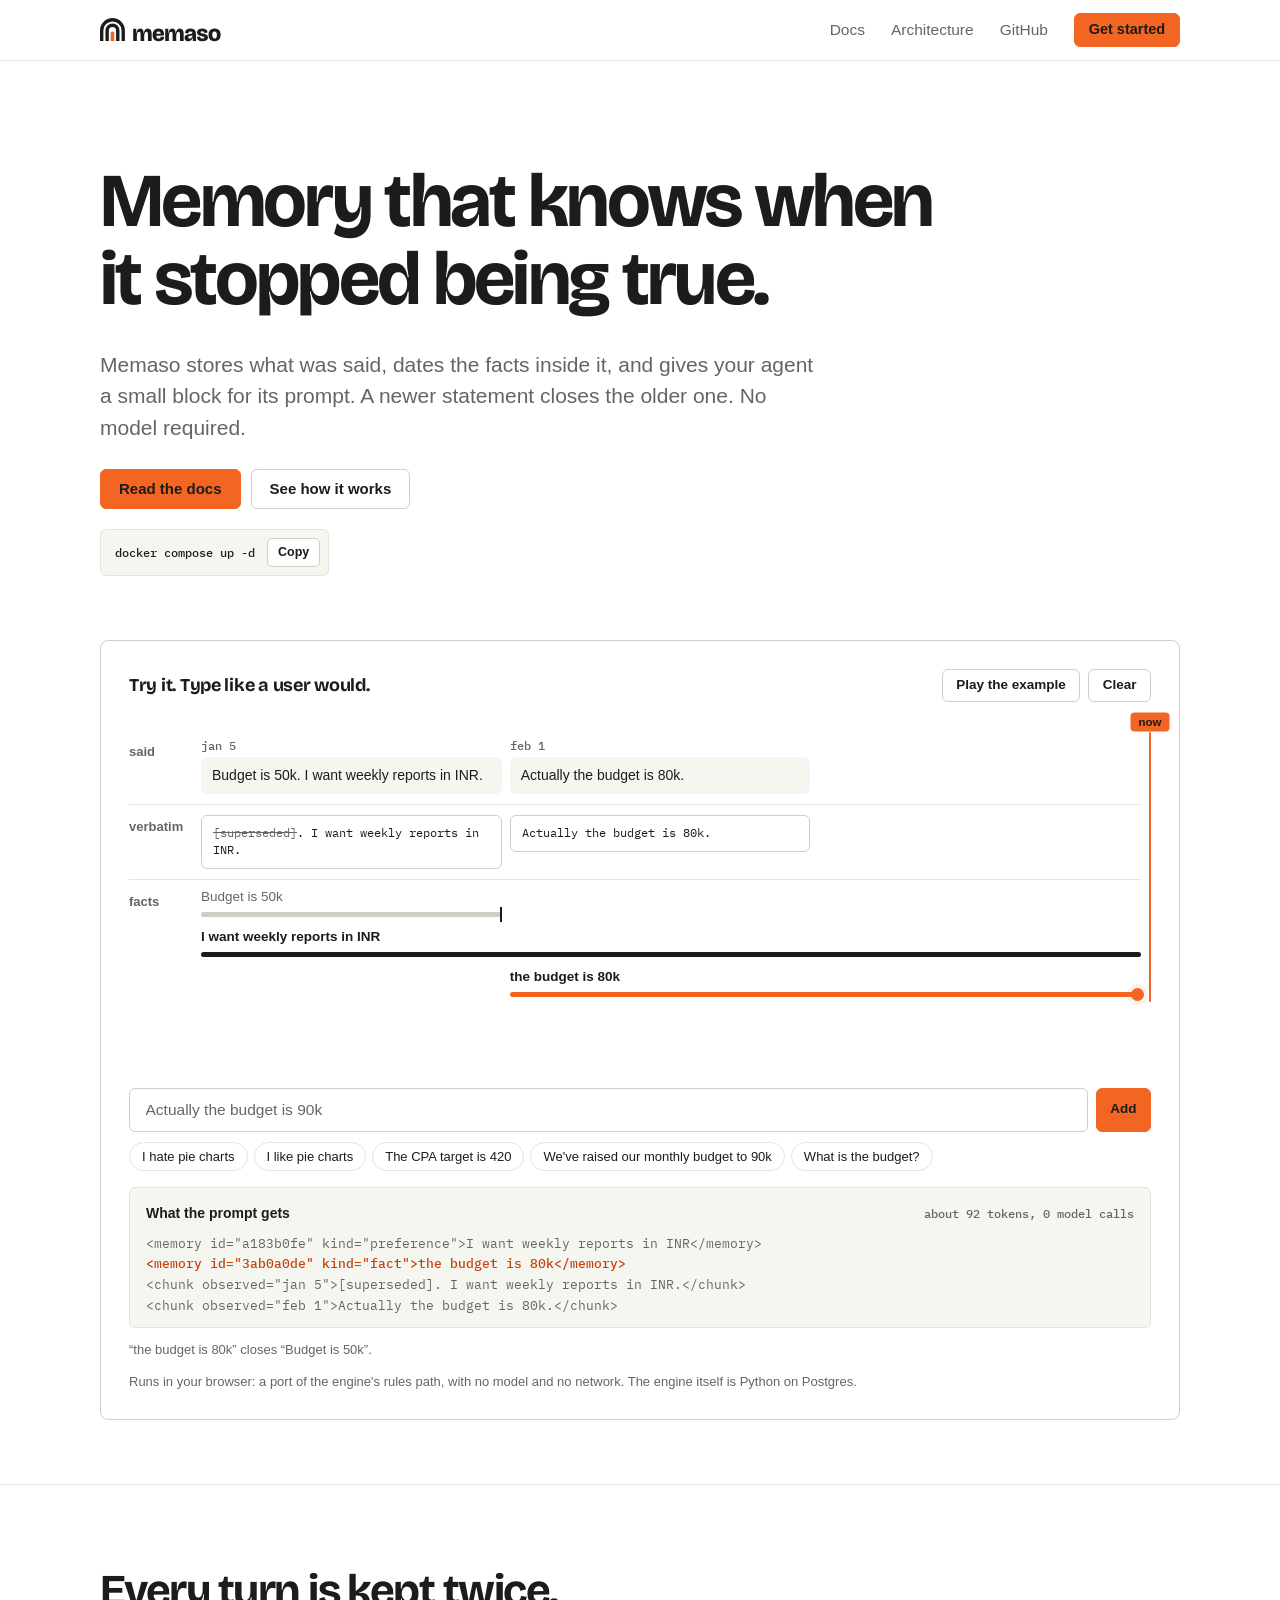
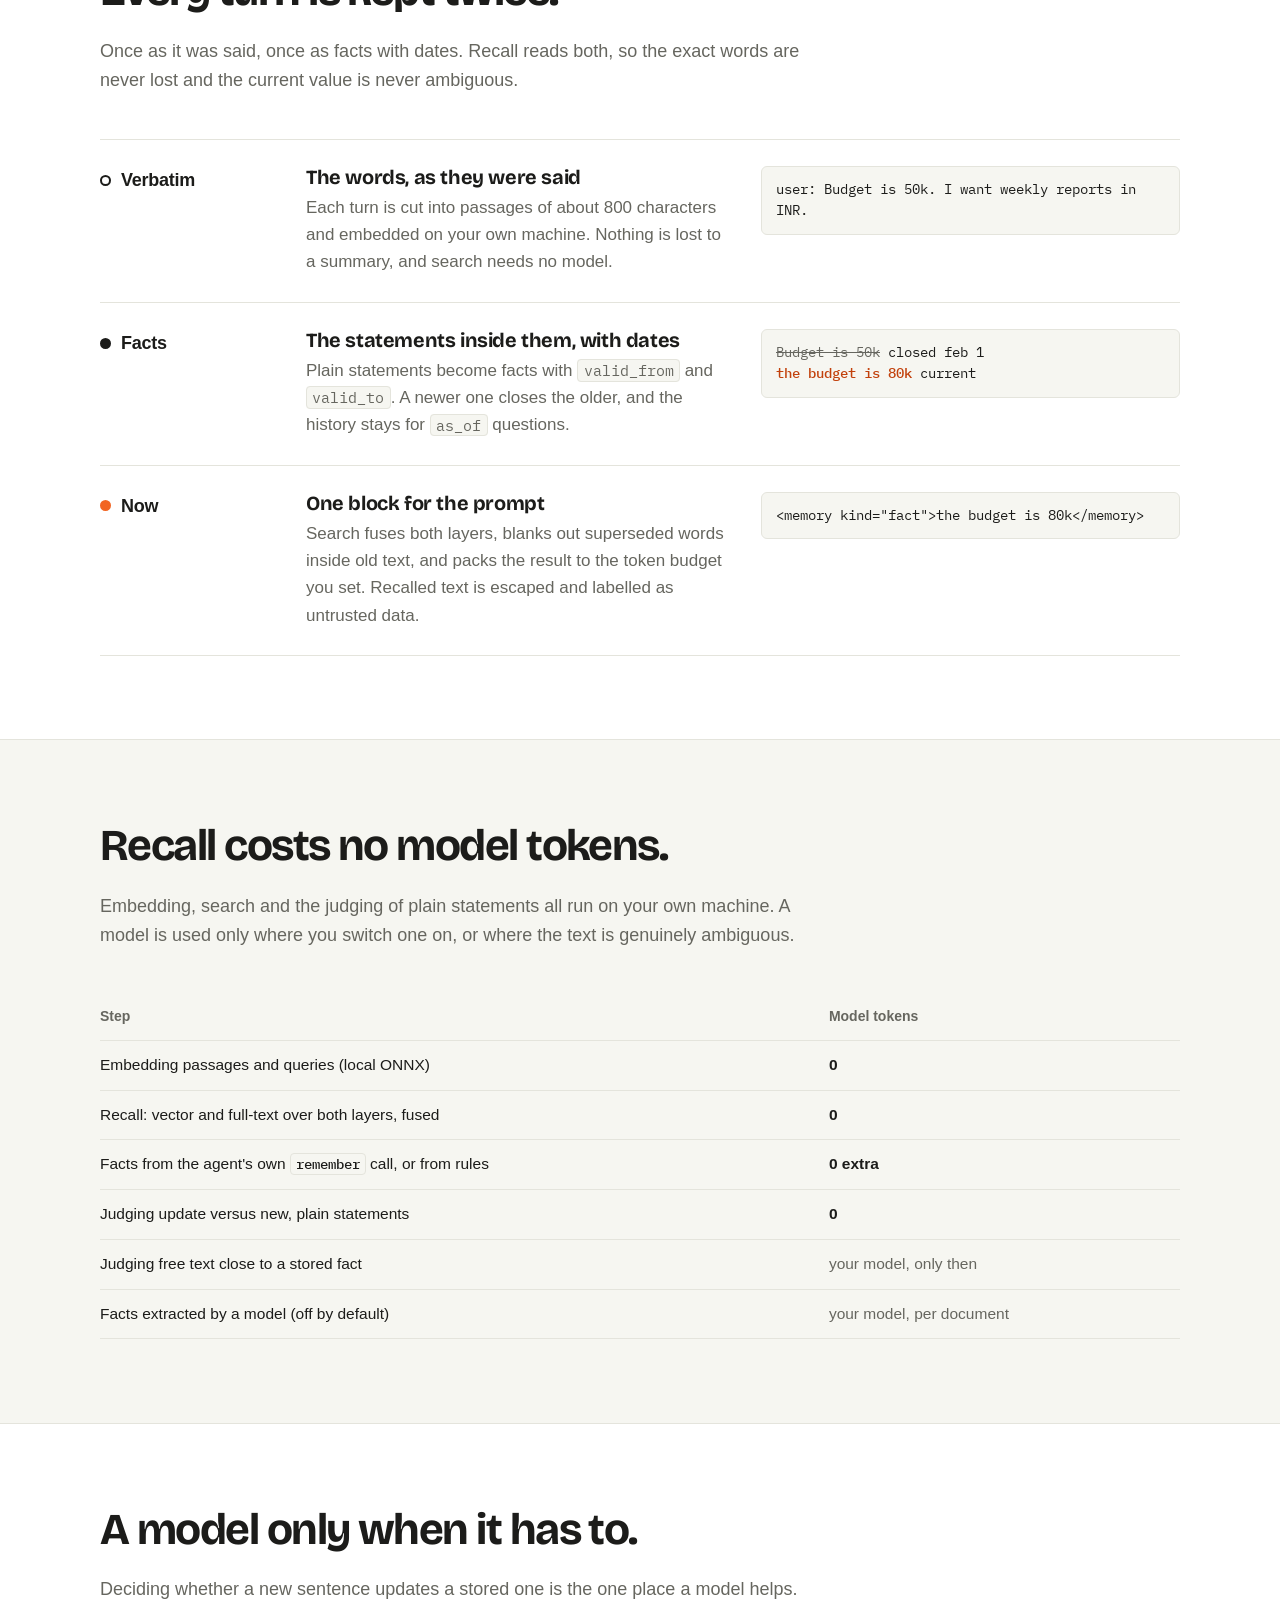
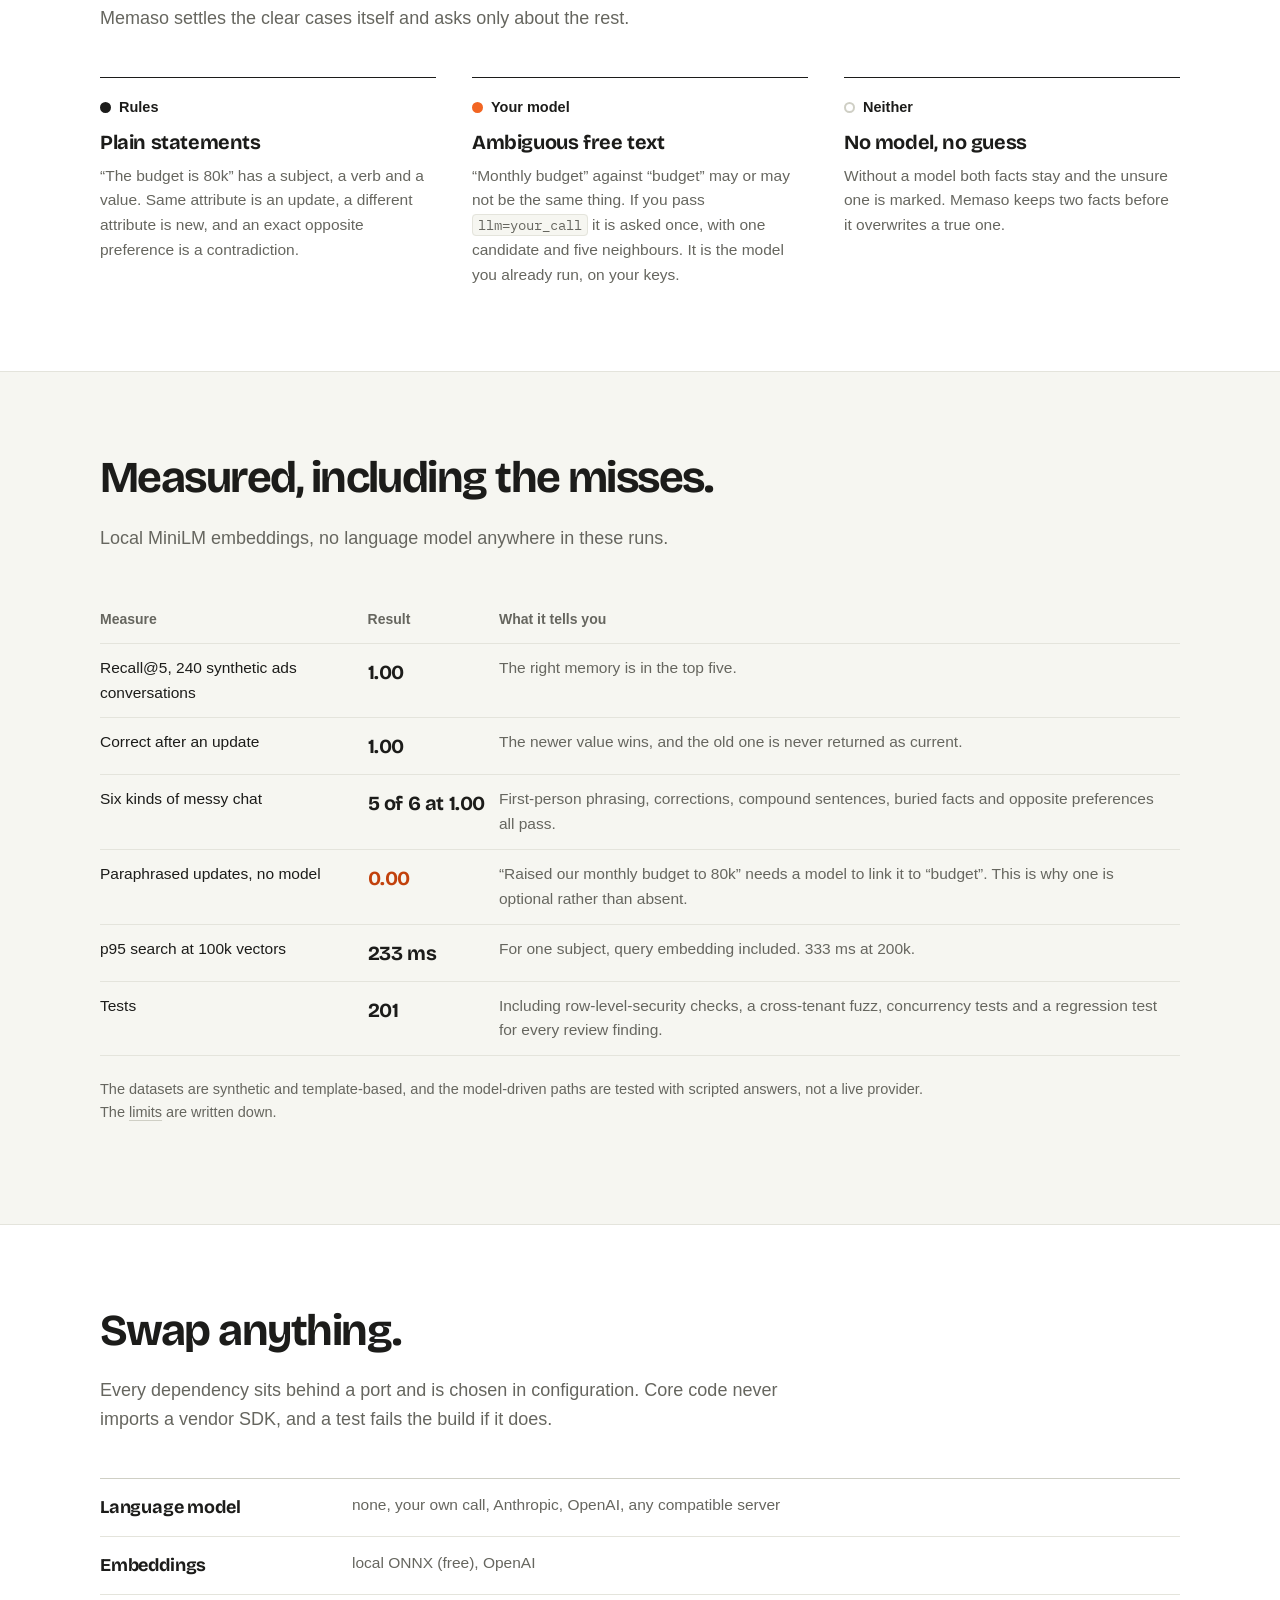
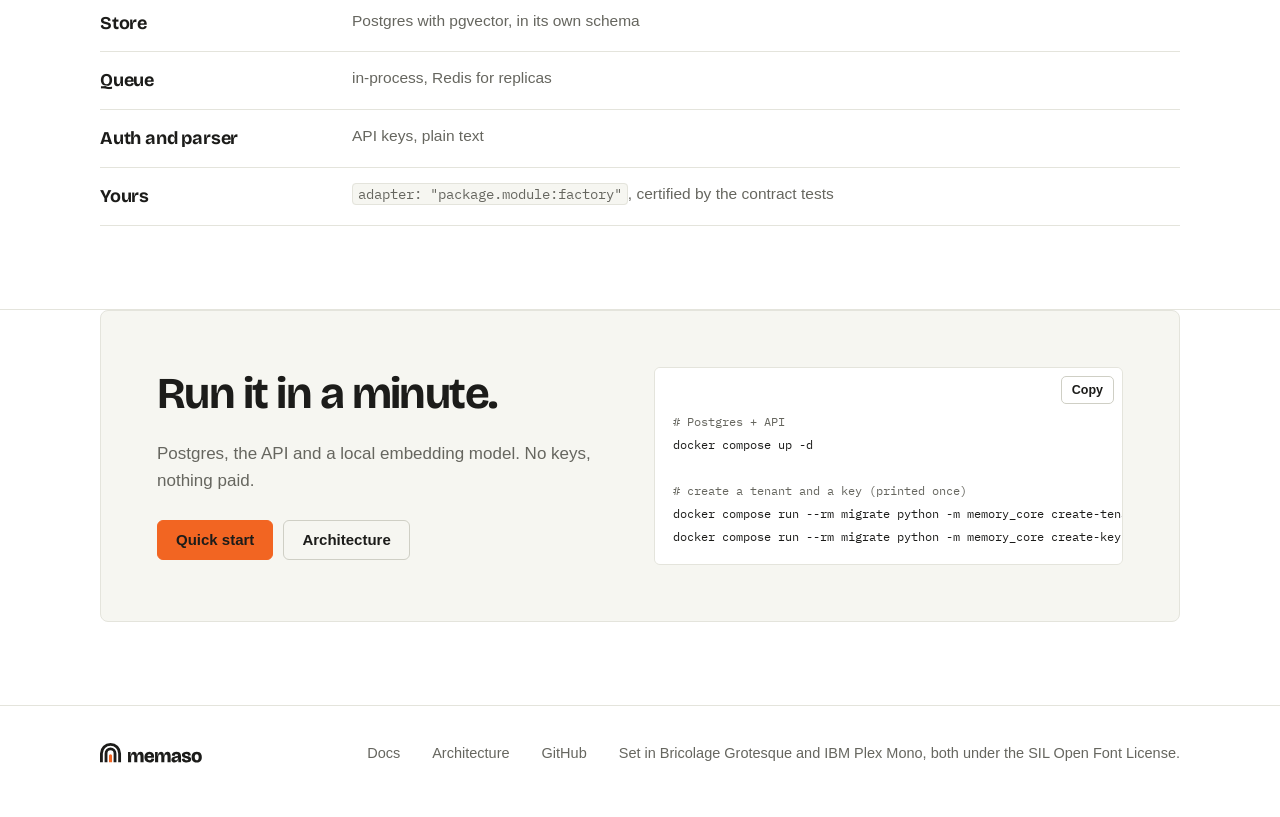
==== commit 6e6bda0e: "Site: restore the arches logo in near-monochrome, fix diagrams and mobile layout Bring back the arch" ====
--- a/site/index.html
+++ b/site/index.html
@@ -11,6 +11,7 @@
   <meta property="og:description" content="Verbatim chunks plus dated facts. Recall costs no model tokens. Bring your own model only for the ambiguous cases.">
   <meta property="og:type" content="website">
   <link rel="icon" href="assets/favicon.svg" type="image/svg+xml">
+  <link rel="preload" href="assets/fonts/bricolage.woff2" as="font" type="font/woff2" crossorigin>
   <link rel="stylesheet" href="assets/styles.css">
 </head>
 <body>
@@ -18,7 +19,7 @@
 
   <header class="nav">
     <div class="container">
-      <a class="brand" href="./" aria-label="Memaso home">Memaso<span>.</span></a>
+      <a class="brand" href="./" aria-label="Memaso home"><picture><source media="(prefers-color-scheme: dark)" srcset="assets/logo-dark.svg"><img src="assets/logo-light.svg" alt="Memaso" width="122" height="26"></picture></a>
       <a class="link" href="docs.html">Docs</a>
       <a class="link" href="architecture.html">Architecture</a>
       <a class="link hide-sm" href="https://github.com/prathameshvenxr/memaso">GitHub</a>
@@ -95,21 +96,22 @@
 
     <section class="block tint" id="cost">
       <div class="container">
-        <div class="cost">
-          <div class="big0">0<small>model tokens to recall</small></div>
-          <div class="scroll-x">
-            <table>
-              <thead><tr><th>Step</th><th>Model tokens</th></tr></thead>
-              <tbody>
-                <tr><td>Embedding passages and queries (local ONNX)</td><td class="zero">0</td></tr>
-                <tr><td>Recall: vector and full-text over both layers, fused</td><td class="zero">0</td></tr>
-                <tr><td>Facts from the agent's own <code>remember</code> call, or from rules</td><td class="zero">0 extra</td></tr>
-                <tr><td>Judging update versus new, plain statements</td><td class="zero">0</td></tr>
-                <tr><td>Judging free text close to a stored fact</td><td class="some">your model, only then</td></tr>
-                <tr><td>Facts extracted by a model (off by default)</td><td class="some">your model, per document</td></tr>
-              </tbody>
-            </table>
-          </div>
+        <div class="sec-head">
+          <h2>Recall costs no model tokens.</h2>
+          <p>Embedding, search and the judging of plain statements all run on your own machine. A model is used only where you switch one on, or where the text is genuinely ambiguous.</p>
+        </div>
+        <div class="scroll-x">
+          <table>
+            <thead><tr><th>Step</th><th>Model tokens</th></tr></thead>
+            <tbody>
+              <tr><td>Embedding passages and queries (local ONNX)</td><td class="zero">0</td></tr>
+              <tr><td>Recall: vector and full-text over both layers, fused</td><td class="zero">0</td></tr>
+              <tr><td>Facts from the agent's own <code>remember</code> call, or from rules</td><td class="zero">0 extra</td></tr>
+              <tr><td>Judging update versus new, plain statements</td><td class="zero">0</td></tr>
+              <tr><td>Judging free text close to a stored fact</td><td class="some">your model, only then</td></tr>
+              <tr><td>Facts extracted by a model (off by default)</td><td class="some">your model, per document</td></tr>
+            </tbody>
+          </table>
         </div>
       </div>
     </section>
@@ -134,13 +136,18 @@
           <h2>Measured, including the misses.</h2>
           <p>Local MiniLM embeddings, no language model anywhere in these runs.</p>
         </div>
-        <div class="stats">
-          <div class="stat"><div class="n">1.00</div><p>recall@5 on 240 synthetic ads conversations.</p></div>
-          <div class="stat"><div class="n">1.00</div><p>correct after an update: the newer value wins and the old one is never returned as current.</p></div>
-          <div class="stat"><div class="n">5<small>of 6</small></div><p>kinds of messy chat at 1.00: first-person phrasing, corrections, compound sentences, buried facts, opposite preferences.</p></div>
-          <div class="stat"><div class="n warn">0.00</div><p>on paraphrased updates without a model (“raised our monthly budget to 80k”). A model resolves these, which is why one is optional and not absent.</p></div>
-          <div class="stat"><div class="n">233<small>ms</small></div><p>p95 search at 100k vectors for one subject, query embedding included. 333 ms at 200k.</p></div>
-          <div class="stat"><div class="n">201<small>tests</small></div><p>including row-level-security checks, a cross-tenant fuzz, concurrency tests and a regression test for every review finding.</p></div>
+        <div class="scroll-x">
+          <table class="results">
+            <thead><tr><th>Measure</th><th>Result</th><th>What it tells you</th></tr></thead>
+            <tbody>
+              <tr><td>Recall@5, 240 synthetic ads conversations</td><td>1.00</td><td>The right memory is in the top five.</td></tr>
+              <tr><td>Correct after an update</td><td>1.00</td><td>The newer value wins, and the old one is never returned as current.</td></tr>
+              <tr><td>Six kinds of messy chat</td><td>5 of 6 at 1.00</td><td>First-person phrasing, corrections, compound sentences, buried facts and opposite preferences all pass.</td></tr>
+              <tr><td>Paraphrased updates, no model</td><td class="warn">0.00</td><td>“Raised our monthly budget to 80k” needs a model to link it to “budget”. This is why one is optional rather than absent.</td></tr>
+              <tr><td>p95 search at 100k vectors</td><td>233 ms</td><td>For one subject, query embedding included. 333 ms at 200k.</td></tr>
+              <tr><td>Tests</td><td>201</td><td>Including row-level-security checks, a cross-tenant fuzz, concurrency tests and a regression test for every review finding.</td></tr>
+            </tbody>
+          </table>
         </div>
         <p class="fineprint">The datasets are synthetic and template-based, and the model-driven paths are tested with scripted answers, not a live provider. The <a href="docs.html#limits">limits</a> are written down.</p>
       </div>
@@ -184,9 +191,9 @@
 
   <footer class="site">
     <div class="container">
-      <span class="grow">Memaso<span>.</span></span>
+      <span class="grow"><picture><source media="(prefers-color-scheme: dark)" srcset="assets/logo-dark.svg"><img src="assets/logo-light.svg" alt="Memaso" width="103" height="22"></picture></span>
       <a href="docs.html">Docs</a><a href="architecture.html">Architecture</a><a href="https://github.com/prathameshvenxr/memaso">GitHub</a>
-      <span>Code set in IBM Plex Mono, under the SIL Open Font License.</span>
+      <span>Set in Bricolage Grotesque and IBM Plex Mono, both under the SIL Open Font License.</span>
     </div>
   </footer>
 
--- a/site/assets/styles.css
+++ b/site/assets/styles.css
@@ -1,6 +1,7 @@
 /* Memaso site. Near-monochrome: white paper, warm grey tint, near-black ink, and one orange that only ever means
    "now": the current value, the primary action, the place you are. Everything else is black, grey or hairline. */
 
+@font-face { font-family: "Bricolage Grotesque"; src: url("fonts/bricolage.woff2") format("woff2"); font-weight: 400 800; font-display: swap; }
 @font-face { font-family: "IBM Plex Mono"; src: url("fonts/plexmono.woff2") format("woff2"); font-weight: 400; font-display: swap; }
 @font-face { font-family: "IBM Plex Mono"; src: url("fonts/plexmono-medium.woff2") format("woff2"); font-weight: 500; font-display: swap; }
 
@@ -9,6 +10,7 @@
   --accent: #F26522; --accent-ink: #C2410C; --accent-tint: rgba(242,101,34,.10); --on-accent: #1C1C1A;
   --radius: 8px; --radius-sm: 6px;
   --font: "Helvetica Neue", Helvetica, Arial, system-ui, -apple-system, "Segoe UI", sans-serif;
+  --display: "Bricolage Grotesque", "Helvetica Neue", Helvetica, Arial, sans-serif;
   --mono: "IBM Plex Mono", ui-monospace, SFMono-Regular, Menlo, monospace;
   --maxw: 1080px; --gutter: clamp(20px, 4vw, 40px);
   color-scheme: light;
@@ -29,8 +31,11 @@
 a { color: inherit; text-decoration-color: var(--hair-2); text-underline-offset: 3px; }
 a:hover { text-decoration-color: var(--accent); }
 :focus-visible { outline: 2px solid var(--ink); outline-offset: 3px; border-radius: 4px; }
+html { scrollbar-color: var(--hair-2) transparent; accent-color: var(--accent); }
+input { caret-color: var(--accent); }
+td, .tnum { font-variant-numeric: tabular-nums; }
 ::selection { background: var(--accent); color: var(--on-accent); }
-h1, h2, h3, h4 { font-weight: 700; letter-spacing: -0.025em; line-height: 1.12; margin: 0 0 .5em; text-wrap: balance; }
+h1, h2, h3, h4 { font-family: var(--display); font-weight: 700; letter-spacing: -0.02em; line-height: 1.12; margin: 0 0 .5em; text-wrap: balance; }
 p { margin: 0 0 1.1em; text-wrap: pretty; }
 code, kbd, pre { font-family: var(--mono); font-size: .88em; }
 :not(pre) > code { background: var(--tint); border: 1px solid var(--hair); padding: .06em .36em; border-radius: 4px; }
@@ -41,8 +46,8 @@
 /* ---------- nav ---------- */
 .nav { position: sticky; top: 0; z-index: 20; background: var(--bg); border-bottom: 1px solid var(--hair); }
 .nav .container { display: flex; align-items: center; gap: 26px; height: 60px; }
-.brand { margin-right: auto; text-decoration: none; font-weight: 700; font-size: 21px; letter-spacing: -0.03em; }
-.brand span { color: var(--accent); }
+.brand { margin-right: auto; display: inline-flex; align-items: center; }
+.brand img { height: 26px; width: auto; }
 .nav a.link { text-decoration: none; font-size: 15.5px; color: var(--muted); padding: 4px 0; }
 .nav a.link:hover, .nav a.link[aria-current="page"] { color: var(--ink); }
 .nav a.link[aria-current="page"] { text-decoration: underline; text-decoration-color: var(--accent); text-decoration-thickness: 2px; text-underline-offset: 8px; }
@@ -57,7 +62,7 @@
 
 /* ---------- hero ---------- */
 .hero { padding: clamp(48px, 8vw, 104px) 0 clamp(32px, 5vw, 64px); }
-.hero h1 { font-size: clamp(40px, 6vw, 76px); font-weight: 700; letter-spacing: -0.04em; line-height: 1.02; max-width: 15em; margin-bottom: .4em; }
+.hero h1 { font-size: clamp(40px, 6vw, 76px); font-weight: 700; letter-spacing: -0.035em; line-height: 1.02; max-width: 15em; margin-bottom: .4em; }
 .lede { font-size: clamp(18px, 1.7vw, 21px); color: var(--muted); max-width: 36em; line-height: 1.5; }
 .hero-cta { display: flex; flex-wrap: wrap; gap: 10px; margin: 26px 0 20px; }
 .snippet { display: inline-flex; align-items: center; gap: 12px; max-width: 100%; background: var(--tint); border: 1px solid var(--hair); border-radius: var(--radius-sm); padding: 8px 8px 8px 14px; font: 500 14px/1.4 var(--mono); }
@@ -128,10 +133,6 @@
 .lane-row .ex { font: 400 13.5px/1.6 var(--mono); background: var(--tint); border: 1px solid var(--hair); border-radius: var(--radius-sm); padding: 12px 14px; overflow-x: auto; }
 .lane-row .ex b { font-weight: 500; color: var(--accent-ink); } .lane-row .ex s { color: var(--muted); }
 
-.cost { display: grid; gap: 28px; align-items: center; }
-@media (min-width: 900px) { .cost { grid-template-columns: minmax(0, 4fr) minmax(0, 7fr); } }
-.big0 { font-size: clamp(120px, 18vw, 220px); font-weight: 700; letter-spacing: -0.07em; line-height: .8; color: var(--accent); }
-.big0 small { display: block; font-size: 19px; letter-spacing: -.01em; color: var(--muted); font-weight: 400; margin-top: 18px; line-height: 1.35; }
 table { width: 100%; border-collapse: collapse; font-size: 15.5px; }
 th, td { text-align: left; padding: 12px 14px 12px 0; border-bottom: 1px solid var(--hair); vertical-align: top; }
 th { font-weight: 600; color: var(--muted); font-size: 14px; }
@@ -140,27 +141,23 @@
 td.some { color: var(--muted); }
 .scroll-x { overflow-x: auto; }
 
-.ladder { display: grid; gap: 12px; }
+.ladder { display: grid; gap: 28px 36px; }
 @media (min-width: 900px) { .ladder { grid-template-columns: repeat(3, 1fr); } }
-.step { border: 1px solid var(--hair-2); border-radius: var(--radius); padding: 22px; background: var(--bg); }
-.step h3 { font-size: 18px; }
+.step { border-top: 1px solid var(--ink); padding-top: 16px; }
+.step h3 { font-size: 20px; }
 .step p { color: var(--muted); margin: 0; font-size: 15.5px; }
-.step .tagline { display: inline-flex; gap: 8px; align-items: center; font-weight: 600; font-size: 14px; margin-bottom: 12px; }
-
-.stats { display: grid; gap: 0; border-top: 1px solid var(--hair-2); }
-@media (min-width: 760px) { .stats { grid-template-columns: repeat(3, 1fr); } }
-.stat { padding: 26px 24px 26px 0; border-bottom: 1px solid var(--hair-2); }
-@media (min-width: 760px) { .stat { border-right: 1px solid var(--hair-2); padding-left: 24px; } .stat:nth-child(3n+1) { padding-left: 0; } .stat:nth-child(3n) { border-right: 0; } }
-.stat .n { font-size: clamp(40px, 4.6vw, 60px); font-weight: 700; letter-spacing: -0.045em; line-height: 1; }
-.stat .n small { font-size: .38em; letter-spacing: 0; font-weight: 500; color: var(--muted); margin-left: .25em; }
-.stat .n.warn { color: var(--accent-ink); }
-.stat p { color: var(--muted); font-size: 15.5px; margin: 10px 0 0; max-width: 24em; }
+.step .tagline { display: inline-flex; gap: 8px; align-items: center; font-weight: 600; font-size: 14.5px; margin-bottom: 12px; }
+
+table.results td:nth-child(2) { font-family: var(--display); font-weight: 700; font-size: 20px; letter-spacing: -.02em; white-space: nowrap; }
+table.results td.warn { color: var(--accent-ink); }
+table.results td:nth-child(3) { color: var(--muted); font-weight: 400; }
 .fineprint { color: var(--muted); font-size: 14.5px; margin-top: 22px; max-width: 52rem; }
 
-.ports { display: grid; gap: 10px; grid-template-columns: repeat(auto-fit, minmax(290px, 1fr)); }
-.port { border: 1px solid var(--hair-2); border-radius: var(--radius); padding: 16px 18px; background: var(--bg); }
-.port b { display: block; font-size: 16.5px; margin-bottom: 6px; }
-.port span { color: var(--muted); font-size: 14.5px; line-height: 1.5; display: block; }
+.ports { border-top: 1px solid var(--hair-2); }
+.port { display: grid; grid-template-columns: 1fr; gap: 2px 32px; padding: 14px 0; border-bottom: 1px solid var(--hair); }
+@media (min-width: 720px) { .port { grid-template-columns: 220px minmax(0, 1fr); } }
+.port b { font-family: var(--display); font-size: 18px; letter-spacing: -.01em; }
+.port span { color: var(--muted); font-size: 15.5px; line-height: 1.5; }
 
 .cta { background: var(--tint); border: 1px solid var(--hair); border-radius: var(--radius); padding: clamp(24px, 4.5vw, 56px); display: grid; gap: 28px; }
 @media (min-width: 900px) { .cta { grid-template-columns: minmax(0, 1fr) minmax(0, 1fr); align-items: center; } }
@@ -171,13 +168,13 @@
 pre.code { position: relative; margin: 0 0 1.4em; background: var(--tint); color: var(--ink); border-radius: var(--radius-sm); padding: 16px 18px; overflow-x: auto; font: 400 13.5px/1.7 var(--mono); border: 1px solid var(--hair); }
 .cta pre.code { background: var(--bg); margin: 0; }
 pre.code .c { color: var(--muted); } pre.code .k { font-weight: 500; } pre.code .s { color: var(--accent-ink); } pre.code .n { color: var(--muted); }
-pre.code .copy { position: absolute; top: 10px; right: 10px; }
-pre.code.has-copy { padding-right: 84px; }
+pre.code .copy { position: absolute; top: 8px; right: 8px; }
+pre.code.has-copy { padding-top: 42px; }
 
 footer.site { border-top: 1px solid var(--hair); padding: 36px 0 52px; color: var(--muted); font-size: 14.5px; }
 footer.site .container { display: flex; flex-wrap: wrap; gap: 14px 32px; align-items: center; }
-footer.site .grow { margin-right: auto; color: var(--ink); font-weight: 700; font-size: 18px; letter-spacing: -.03em; }
-footer.site .grow span { color: var(--accent); }
+footer.site .grow { margin-right: auto; }
+footer.site .grow img { height: 22px; width: auto; }
 footer.site a { text-decoration: none; } footer.site a:hover { color: var(--ink); text-decoration: underline; }
 
 /* ---------- docs layout ---------- */
@@ -199,7 +196,7 @@
 .prose table { font-size: 15px; display: block; overflow-x: auto; }
 .prose td, .prose th { padding-right: 18px; }
 .prose td code { white-space: nowrap; }
-.callout { border-left: 3px solid var(--ink); background: var(--tint); border-radius: 0 var(--radius-sm) var(--radius-sm) 0; padding: 14px 18px; margin: 1.4em 0; }
+.callout { border: 1px solid var(--hair-2); background: var(--tint); border-radius: var(--radius-sm); padding: 14px 18px; margin: 1.4em 0; }
 .callout.pink { border-color: var(--accent); } .callout.teal { border-color: var(--hair-2); }
 .callout p:last-child { margin: 0; } .callout b:first-child { display: block; margin-bottom: 2px; }
 .method { display: inline-block; font: 500 12.5px/1 var(--mono); padding: 5px 8px; border-radius: 4px; margin-right: 8px; vertical-align: 2px; background: var(--tint); border: 1px solid var(--hair); color: var(--ink); }
@@ -235,12 +232,18 @@
 .doc.wide-page { width: min(100% - 2*var(--gutter), 1340px); }
 @media (min-width: 960px) { .doc.wide-page { grid-template-columns: 210px minmax(0, 1fr); } }
 .diagram { position: relative; cursor: zoom-in; }
-.diagram::after { content: "Click to enlarge"; position: absolute; right: 12px; top: 10px; font: 500 12px/1 var(--font); color: var(--muted); background: var(--tint); border: 1px solid var(--hair); border-radius: 4px; padding: 5px 9px; pointer-events: none; }
+.diagram::after { content: "Click to enlarge"; position: absolute; right: 10px; bottom: 10px; font: 500 12px/1 var(--font); color: var(--muted); background: var(--tint); border: 1px solid var(--hair); border-radius: 4px; padding: 5px 9px; pointer-events: none; }
 .diagram.loading::after, .diagram:not(:has(svg))::after { display: none; }
 .diagram.zoom { position: fixed; inset: 0; z-index: 60; margin: 0; border: 0; border-radius: 0; overflow: auto; cursor: zoom-out; background: var(--bg); padding: 56px 28px 28px; display: block; }
 .diagram.zoom svg { margin: 0 auto; }
 .diagram.zoom::after { content: "Click or press Esc to close"; position: fixed; top: 14px; right: 18px; }
 
+@media (max-width: 640px) {
+  table.results thead { display: none; }
+  table.results tr { display: grid; grid-template-columns: minmax(0, 1fr) auto; gap: 2px 14px; padding: 14px 0; border-bottom: 1px solid var(--hair); }
+  table.results td { border: 0; padding: 0; }
+  table.results td:nth-child(3) { grid-column: 1 / -1; font-size: 14.5px; }
+}
 @media (max-width: 760px) {
   .pg { grid-template-columns: 52px repeat(var(--n, 4), minmax(132px, 1fr)) 14px; overflow-x: auto; margin-top: 0; padding: 30px 0 8px; -webkit-overflow-scrolling: touch; }
   .pg-now { margin-top: -4px; }
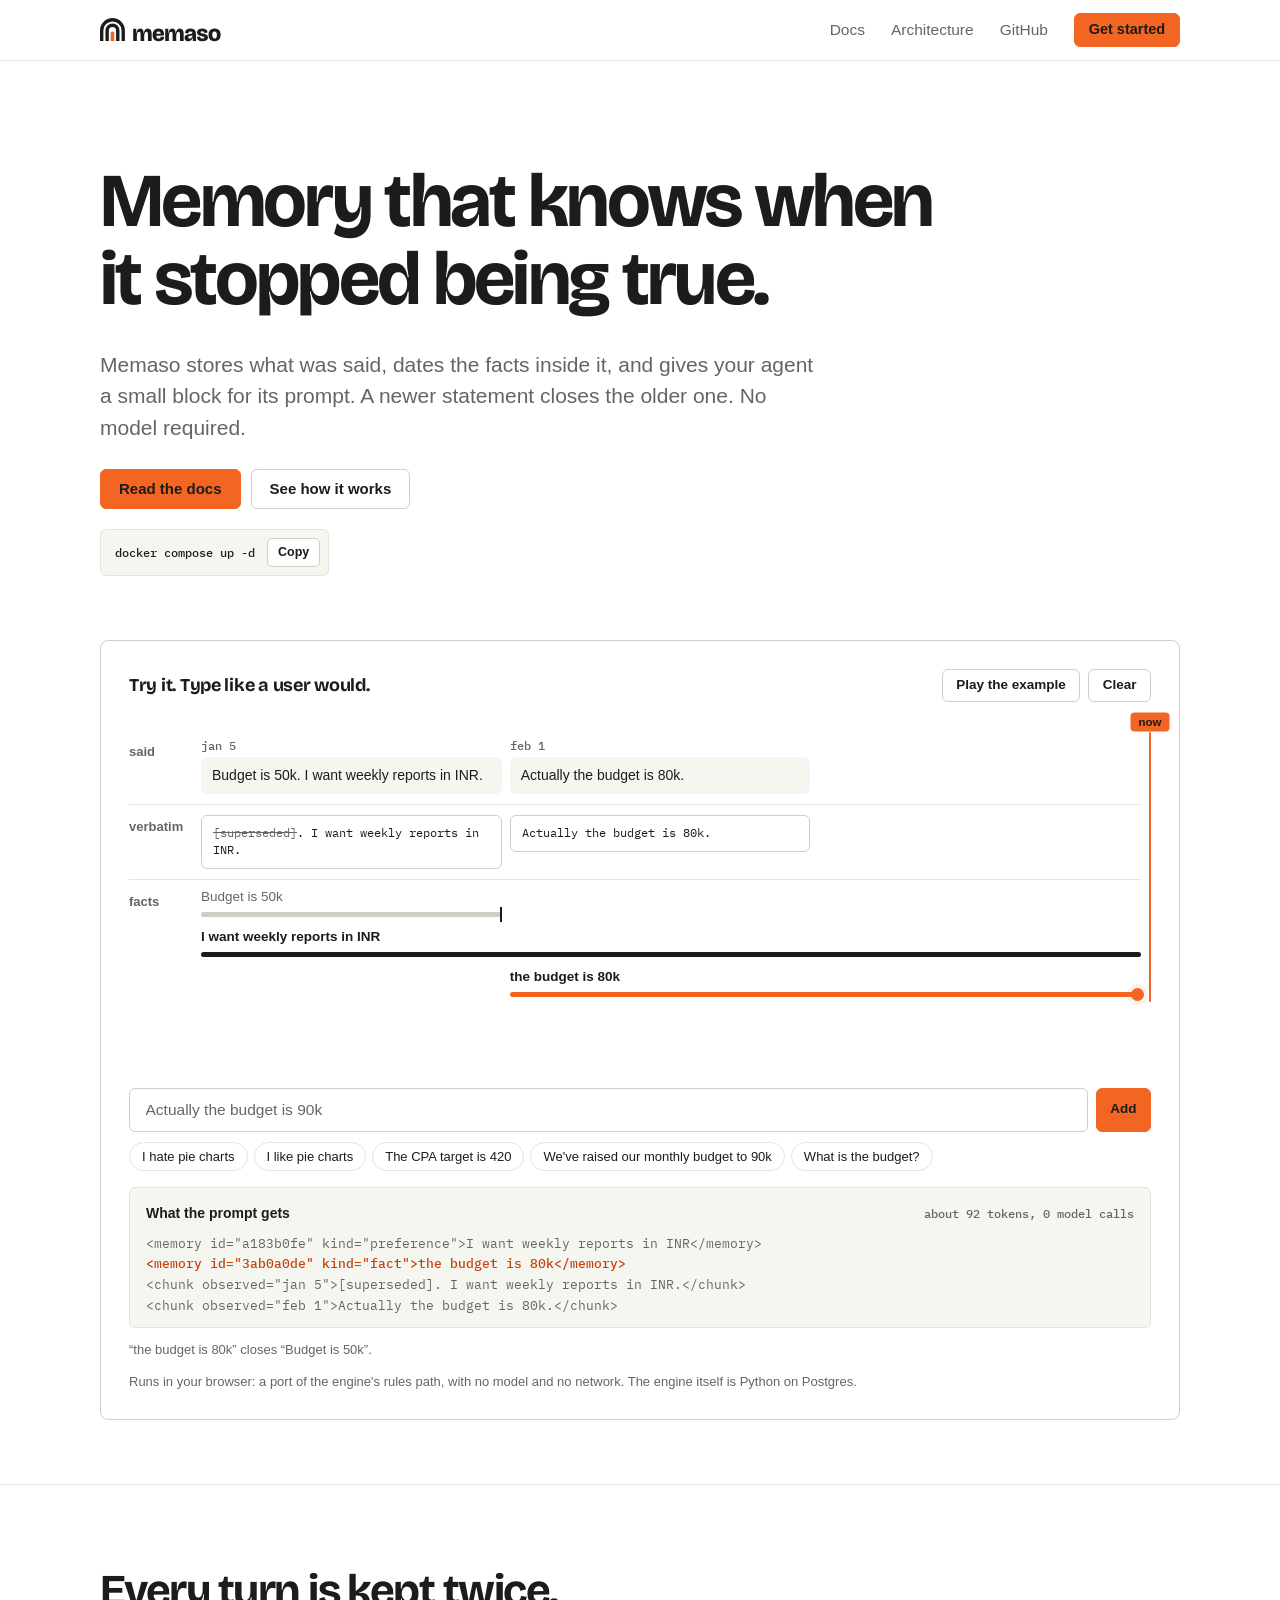
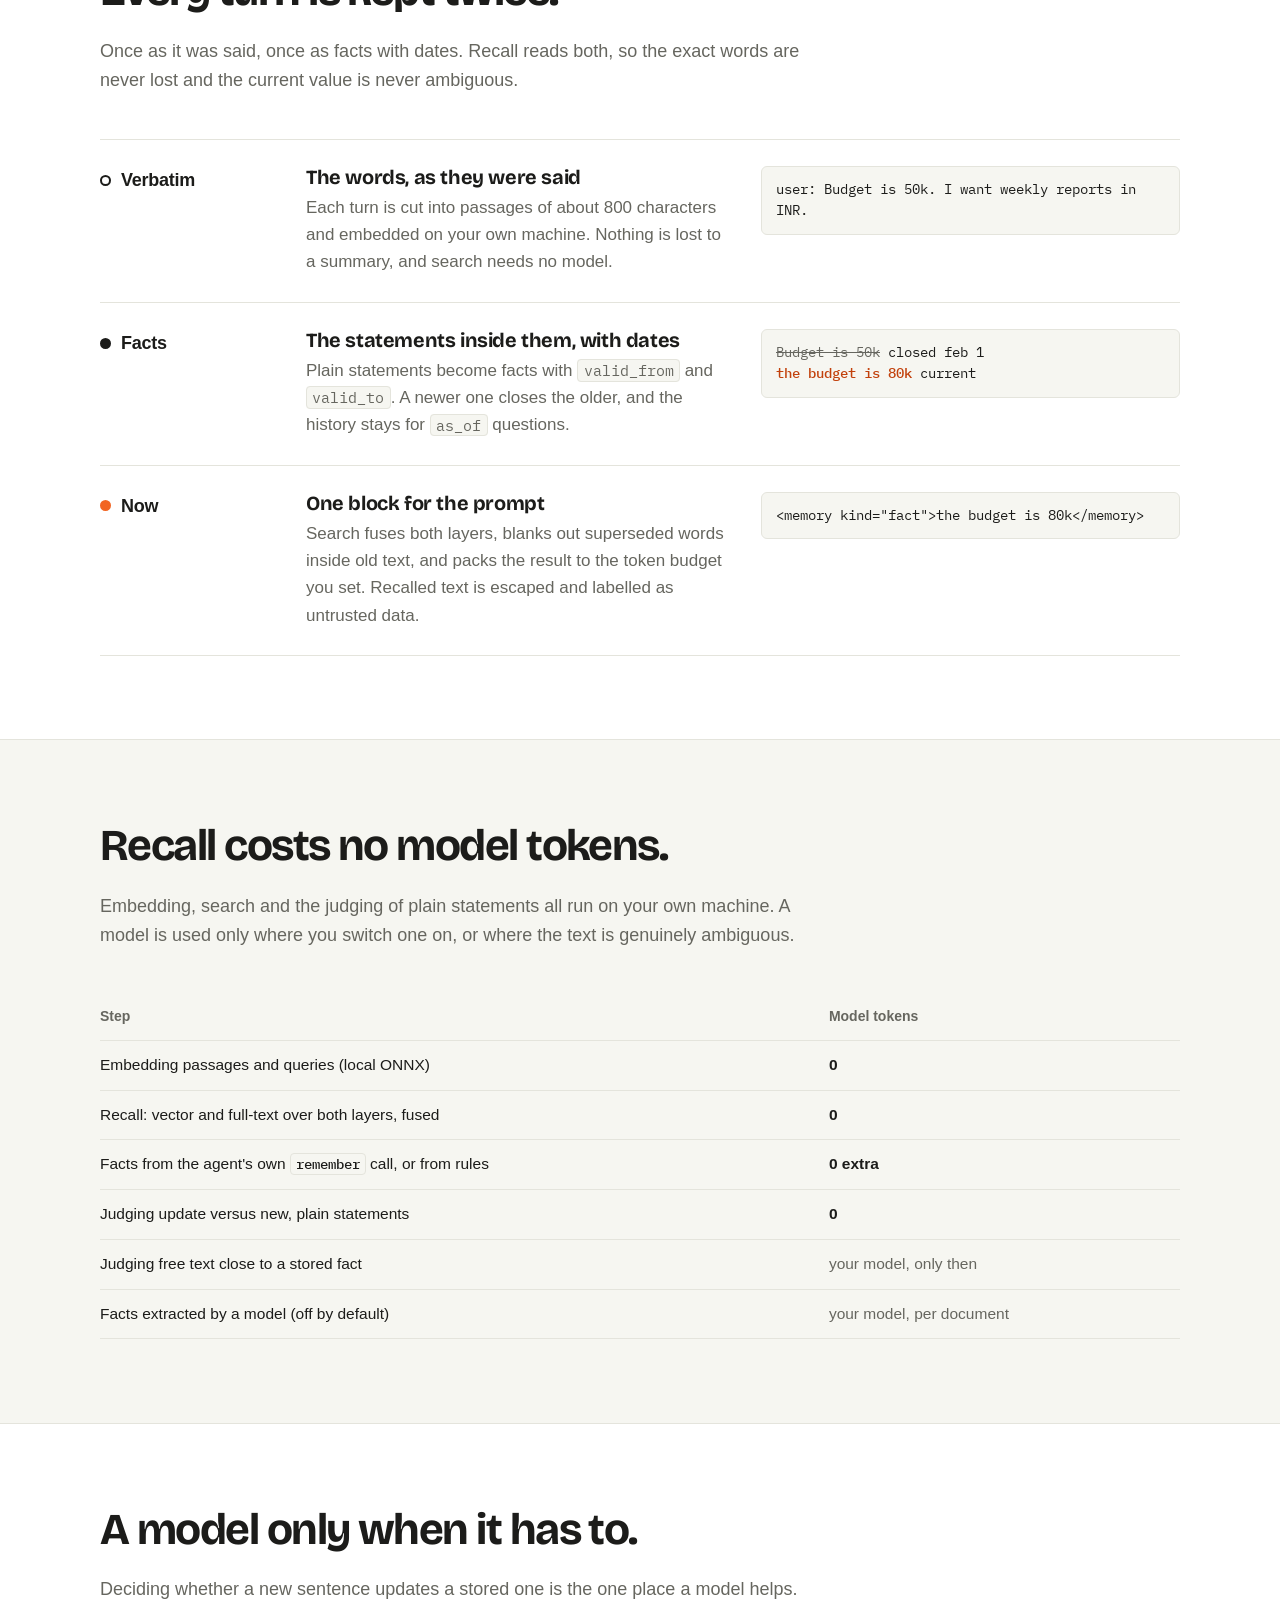
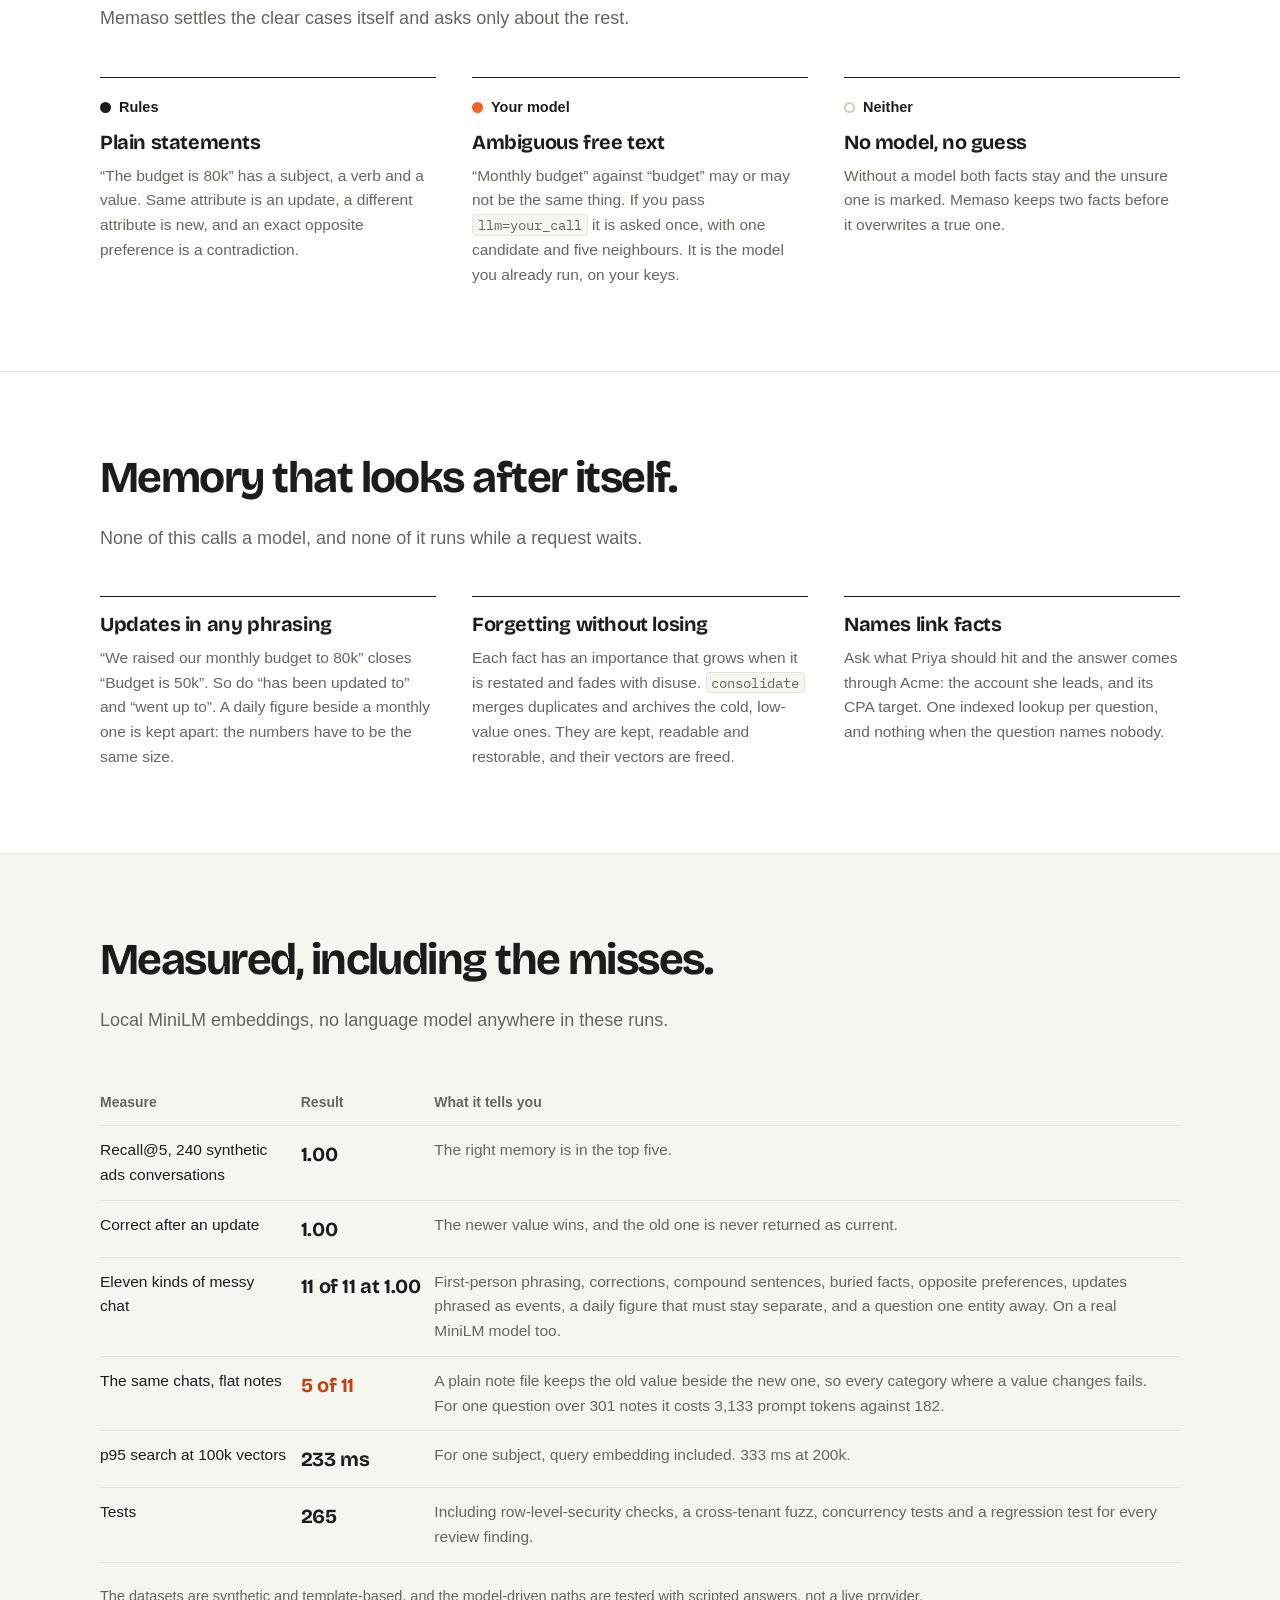
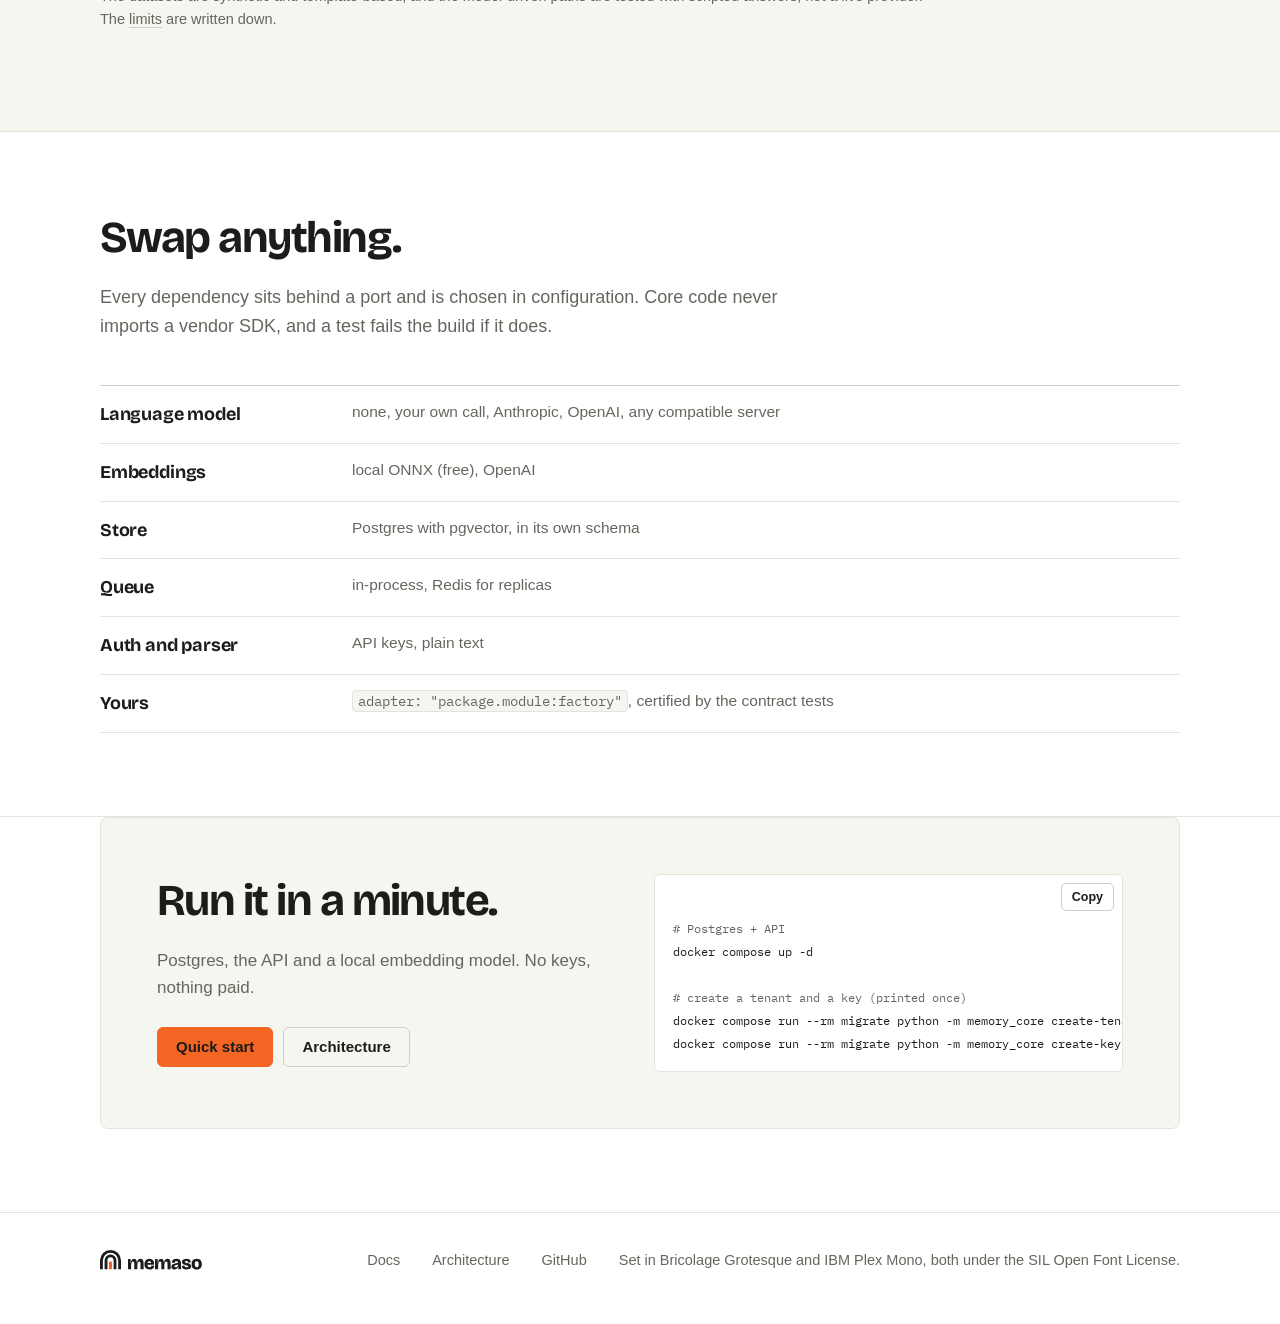
==== commit 02d872af: "Memory management: event-phrased updates, importance and decay, consolidation, entity graph Read upd" ====
--- a/site/index.html
+++ b/site/index.html
@@ -130,6 +130,20 @@
       </div>
     </section>
 
+    <section class="block" id="manage">
+      <div class="container">
+        <div class="sec-head">
+          <h2>Memory that looks after itself.</h2>
+          <p>None of this calls a model, and none of it runs while a request waits.</p>
+        </div>
+        <div class="ladder">
+          <div class="step"><h3>Updates in any phrasing</h3><p>“We raised our monthly budget to 80k” closes “Budget is 50k”. So do “has been updated to” and “went up to”. A daily figure beside a monthly one is kept apart: the numbers have to be the same size.</p></div>
+          <div class="step"><h3>Forgetting without losing</h3><p>Each fact has an importance that grows when it is restated and fades with disuse. <code>consolidate</code> merges duplicates and archives the cold, low-value ones. They are kept, readable and restorable, and their vectors are freed.</p></div>
+          <div class="step"><h3>Names link facts</h3><p>Ask what Priya should hit and the answer comes through Acme: the account she leads, and its CPA target. One indexed lookup per question, and nothing when the question names nobody.</p></div>
+        </div>
+      </div>
+    </section>
+
     <section class="block tint" id="numbers">
       <div class="container">
         <div class="sec-head">
@@ -142,10 +156,10 @@
             <tbody>
               <tr><td>Recall@5, 240 synthetic ads conversations</td><td>1.00</td><td>The right memory is in the top five.</td></tr>
               <tr><td>Correct after an update</td><td>1.00</td><td>The newer value wins, and the old one is never returned as current.</td></tr>
-              <tr><td>Six kinds of messy chat</td><td>5 of 6 at 1.00</td><td>First-person phrasing, corrections, compound sentences, buried facts and opposite preferences all pass.</td></tr>
-              <tr><td>Paraphrased updates, no model</td><td class="warn">0.00</td><td>“Raised our monthly budget to 80k” needs a model to link it to “budget”. This is why one is optional rather than absent.</td></tr>
+              <tr><td>Eleven kinds of messy chat</td><td>11 of 11 at 1.00</td><td>First-person phrasing, corrections, compound sentences, buried facts, opposite preferences, updates phrased as events, a daily figure that must stay separate, and a question one entity away. On a real MiniLM model too.</td></tr>
+              <tr><td>The same chats, flat notes</td><td class="warn">5 of 11</td><td>A plain note file keeps the old value beside the new one, so every category where a value changes fails. For one question over 301 notes it costs 3,133 prompt tokens against 182.</td></tr>
               <tr><td>p95 search at 100k vectors</td><td>233 ms</td><td>For one subject, query embedding included. 333 ms at 200k.</td></tr>
-              <tr><td>Tests</td><td>201</td><td>Including row-level-security checks, a cross-tenant fuzz, concurrency tests and a regression test for every review finding.</td></tr>
+              <tr><td>Tests</td><td>265</td><td>Including row-level-security checks, a cross-tenant fuzz, concurrency tests and a regression test for every review finding.</td></tr>
             </tbody>
           </table>
         </div>
